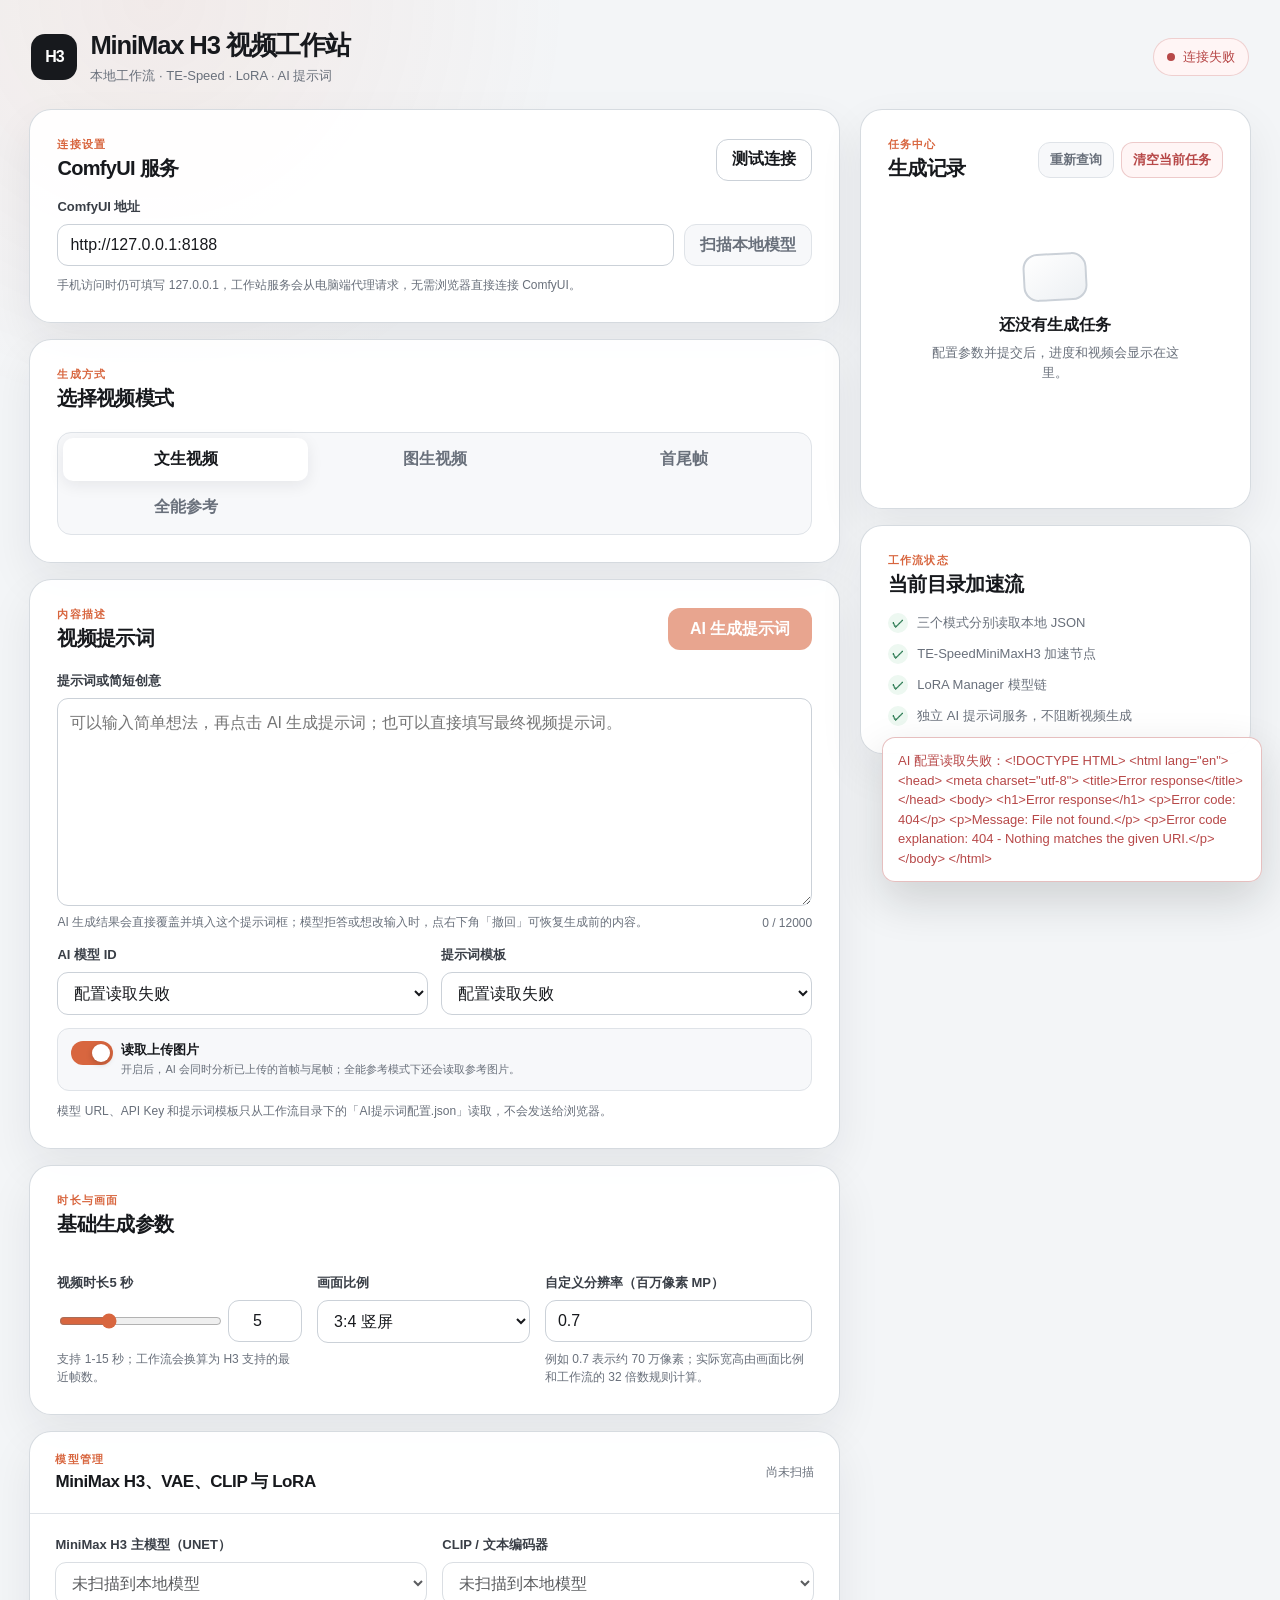
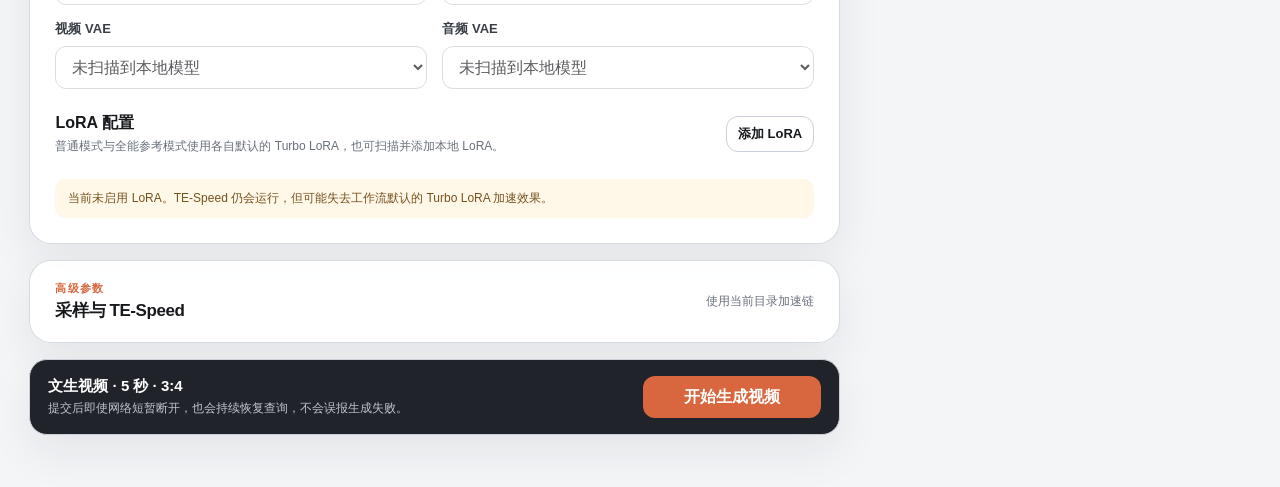
==== index.html @ 78b8fcd9 "新增：AI 提示词撤回按钮、文件拖拽上传；多项修复与改进 - AI 生成提示词后可一键撤回到生成前的输入，模型拒答不再丢失原稿 - 图片/视频/音频支持直接拖入页面上传，按当前模式自动归类 - 修复：" ====
<!doctype html>
<html lang="zh-CN">
<head>
  <meta charset="UTF-8">
  <meta name="viewport" content="width=device-width, initial-scale=1, viewport-fit=cover">
  <meta name="theme-color" content="#f6f7f9">
  <meta name="description" content="使用本地 ComfyUI 与当前目录加速工作流的 MiniMax H3 视频工作站">
  <link rel="icon" type="image/svg+xml" href="/favicon.svg">
  <link rel="stylesheet" href="/assets/workstation.css?v=20260829-1">
  <title>MiniMax H3 视频工作站</title>
</head>
<body>
  <div class="app-shell">
    <header class="topbar">
      <div class="brand-block">
        <div class="brand-mark" aria-hidden="true">H3</div>
        <div>
          <h1>MiniMax H3 视频工作站</h1>
          <p>本地工作流 · TE-Speed · LoRA · AI 提示词</p>
        </div>
      </div>
      <div class="connection-pill" id="connectionPill" data-state="idle">
        <span class="status-dot" aria-hidden="true"></span>
        <span id="connectionText">尚未测试连接</span>
      </div>
    </header>

    <main class="workspace">
      <section class="editor-column" aria-label="视频生成参数">
        <section class="panel connection-panel">
          <div class="section-heading compact-heading">
            <div>
              <span class="eyebrow">连接设置</span>
              <h2>ComfyUI 服务</h2>
            </div>
            <button class="button secondary" id="testConnectionButton" type="button">测试连接</button>
          </div>
          <div class="inline-form connection-form">
            <label class="field grow-field">
              <span>ComfyUI 地址</span>
              <input id="comfyUrl" type="url" value="http://127.0.0.1:8188" inputmode="url" autocomplete="url" placeholder="http://127.0.0.1:8188">
            </label>
            <button class="button ghost scan-button" id="scanModelsButton" type="button">扫描本地模型</button>
          </div>
          <p class="field-help">手机访问时仍可填写 127.0.0.1，工作站服务会从电脑端代理请求，无需浏览器直接连接 ComfyUI。</p>
        </section>

        <section class="panel mode-panel">
          <div class="section-heading">
            <div>
              <span class="eyebrow">生成方式</span>
              <h2>选择视频模式</h2>
            </div>
          </div>
          <div class="segmented-control" id="modeControl" role="tablist" aria-label="视频模式">
            <button type="button" class="segment active" data-mode="t2v" role="tab" aria-selected="true">文生视频</button>
            <button type="button" class="segment" data-mode="i2v" role="tab" aria-selected="false">图生视频</button>
            <button type="button" class="segment" data-mode="flf2v" role="tab" aria-selected="false">首尾帧</button>
            <button type="button" class="segment" data-mode="ref2va" role="tab" aria-selected="false">全能参考</button>
          </div>

          <div class="upload-grid hidden" id="imageUploadArea">
            <label class="upload-card" id="firstFrameCard">
              <input id="firstFrameInput" type="file" accept="image/png,image/jpeg,image/webp">
              <span class="upload-icon" aria-hidden="true">+</span>
              <strong>上传首帧</strong>
              <small>PNG / JPG / WebP</small>
              <img id="firstFramePreview" alt="首帧预览">
              <button class="remove-image" id="removeFirstFrame" type="button" aria-label="移除首帧">移除</button>
            </label>
            <label class="upload-card hidden" id="lastFrameCard">
              <input id="lastFrameInput" type="file" accept="image/png,image/jpeg,image/webp">
              <span class="upload-icon" aria-hidden="true">+</span>
              <strong>上传尾帧</strong>
              <small>用于首尾帧过渡</small>
              <img id="lastFramePreview" alt="尾帧预览">
              <button class="remove-image" id="removeLastFrame" type="button" aria-label="移除尾帧">移除</button>
            </label>
          </div>

          <div class="reference-upload-area hidden" id="referenceUploadArea">
            <div class="reference-heading">
              <div>
                <strong>参考素材（可选组合）</strong>
                <small>图片最多 9 张；视频最多 3 段；音频最多 3 段；全部参考素材合计最多 12 个。</small>
              </div>
              <span class="reference-limit">图片/视频至少一种 · 支持 9 图片 / 3 视频 / 3 音频 / 总数 12</span>
            </div>
            <div class="reference-input-grid">
              <label class="reference-picker"><input id="referenceImagesInput" type="file" accept="image/png,image/jpeg,image/webp" multiple><strong>添加图片</strong><small>单张 ≤ 30MB</small></label>
              <label class="reference-picker"><input id="referenceVideosInput" type="file" accept="video/mp4,video/webm,video/quicktime" multiple><strong>添加视频</strong><small>单段 ≤ 50MB</small></label>
              <label class="reference-picker"><input id="referenceAudiosInput" type="file" accept="audio/mpeg,audio/wav,audio/x-wav,audio/mp4" multiple><strong>添加音频</strong><small>单段 ≤ 15MB</small></label>
            </div>
            <div class="reference-file-list" id="referenceImagesList"></div>
            <div class="reference-file-list" id="referenceVideosList"></div>
            <div class="reference-file-list" id="referenceAudiosList"></div>
            <p class="field-help">每个素材都会显示小预览和移除按钮。浏览器无法读取特殊编码视频时仍会保留文件，并交由 ComfyUI 解析；音频不能单独提交。</p>
          </div>
        </section>

        <section class="panel prompt-panel">
          <div class="section-heading prompt-heading">
            <div>
              <span class="eyebrow">内容描述</span>
              <h2>视频提示词</h2>
            </div>
            <button class="button primary ai-generate-button" id="generateAiPromptButton" type="button">AI 生成提示词</button>
          </div>
          <label class="field">
            <span>提示词或简短创意</span>
            <textarea id="promptInput" rows="7" maxlength="12000" placeholder="可以输入简单想法，再点击 AI 生成提示词；也可以直接填写最终视频提示词。"></textarea>
            <span class="textarea-meta"><span>AI 生成结果会直接覆盖并填入这个提示词框；模型拒答或想改输入时，点右下角「撤回」可恢复生成前的内容。</span><span class="textarea-meta-right"><button class="prompt-undo-button hidden" id="promptUndoButton" type="button" title="撤回到 AI 生成前的提示词">↩ 撤回</button><span id="promptCount">0 / 12000</span></span></span>
          </label>
          <div class="ai-prompt-controls">
            <label class="field">
              <span>AI 模型 ID</span>
              <select id="aiModelSelect"><option value="">正在读取配置…</option></select>
            </label>
            <label class="field">
              <span>提示词模板</span>
              <select id="aiTemplateSelect"><option value="">正在读取配置…</option></select>
            </label>
            <label class="switch-control image-reading-switch">
              <input id="aiReadImages" type="checkbox" checked>
              <span class="switch-track" aria-hidden="true"></span>
              <span><strong>读取上传图片</strong><small>开启后，AI 会同时分析已上传的首帧与尾帧；全能参考模式下还会读取参考图片。</small></span>
            </label>
          </div>
          <p class="config-hint">模型 URL、API Key 和提示词模板只从工作流目录下的「AI提示词配置.json」读取，不会发送给浏览器。</p>
        </section>

        <section class="panel timing-panel">
          <div class="section-heading">
            <div>
              <span class="eyebrow">时长与画面</span>
              <h2>基础生成参数</h2>
            </div>
          </div>
          <div class="settings-grid three-columns">
            <label class="field duration-field">
              <span>视频时长 <strong id="durationValue">5 秒</strong></span>
              <input id="durationRange" type="range" min="1" max="15" step="1" value="5">
              <input id="durationNumber" type="number" min="1" max="15" step="1" value="5" inputmode="numeric" aria-label="视频时长秒数">
              <small>支持 1-15 秒；工作流会换算为 H3 支持的最近帧数。</small>
            </label>
            <label class="field">
              <span>画面比例</span>
              <select id="aspectRatio">
                <option value="1:1 (Square)">1:1 方形</option>
                <option value="2:3 (Portrait Photo)">2:3 竖屏</option>
                <option value="3:2 (Photo)">3:2 横屏</option>
                <option value="3:4 (Portrait Standard)" selected>3:4 竖屏</option>
                <option value="4:3 (Standard)">4:3 横屏</option>
                <option value="9:16 (Portrait Widescreen)">9:16 竖屏</option>
                <option value="16:9 (Widescreen)">16:9 横屏</option>
                <option value="21:9 (Ultrawide)">21:9 超宽屏</option>
              </select>
            </label>
            <label class="field">
              <span>自定义分辨率（百万像素 MP）</span>
              <input id="megapixels" type="number" min="0.1" max="8" step="0.05" value="0.7" inputmode="decimal">
              <small>例如 0.7 表示约 70 万像素；实际宽高由画面比例和工作流的 32 倍数规则计算。</small>
            </label>
          </div>
        </section>

        <details class="panel collapsible-panel" open>
          <summary>
            <span><span class="eyebrow">模型管理</span><strong>MiniMax H3、VAE、CLIP 与 LoRA</strong></span>
            <span class="summary-note" id="modelScanStatus">尚未扫描</span>
          </summary>
          <div class="details-content">
            <div class="settings-grid two-columns">
              <label class="field">
                <span>MiniMax H3 主模型（UNET）</span>
                <select id="unetModel"></select>
              </label>
              <label class="field">
                <span>CLIP / 文本编码器</span>
                <select id="clipModel"></select>
              </label>
              <label class="field">
                <span>视频 VAE</span>
                <select id="videoVae"></select>
              </label>
              <label class="field">
                <span>音频 VAE</span>
                <select id="audioVae"></select>
              </label>
            </div>

            <div class="subsection-heading">
              <div>
                <h3>LoRA 配置</h3>
                <p>普通模式与全能参考模式使用各自默认的 Turbo LoRA，也可扫描并添加本地 LoRA。</p>
              </div>
              <button class="button secondary small-button" id="addLoraButton" type="button">添加 LoRA</button>
            </div>
            <div class="lora-list" id="loraList"></div>
            <p class="empty-hint hidden" id="loraEmpty">当前未启用 LoRA。TE-Speed 仍会运行，但可能失去工作流默认的 Turbo LoRA 加速效果。</p>
          </div>
        </details>

        <details class="panel collapsible-panel">
          <summary>
            <span><span class="eyebrow">高级参数</span><strong>采样与 TE-Speed</strong></span>
            <span class="summary-note">使用当前目录加速链</span>
          </summary>
          <div class="details-content settings-grid three-columns">
            <label class="field">
              <span>采样步数</span>
              <input id="steps" type="number" min="1" max="50" value="8" inputmode="numeric">
            </label>
            <label class="field">
              <span>随机种子</span>
              <div class="input-with-button">
                <input id="seed" type="number" min="0" value="-1" inputmode="numeric">
                <button id="randomSeedButton" type="button" class="icon-button" title="生成随机种子">随机</button>
              </div>
            </label>
            <label class="field">
              <span>采样器</span>
              <input id="samplerName" type="text" value="res_multistep">
            </label>
            <label class="field">
              <span>TE-Speed 控制值</span>
              <input id="teControl" type="number" min="0" max="1" step="0.01" value="0.12">
            </label>
            <label class="field">
              <span>加速区间起点</span>
              <input id="tePercent1" type="number" min="0" max="1" step="0.05" value="0.1">
            </label>
            <label class="field">
              <span>加速区间终点</span>
              <input id="tePercent2" type="number" min="0" max="1" step="0.05" value="0.9">
            </label>
          </div>
        </details>

        <div class="generate-bar">
          <div>
            <strong id="generationSummary">文生视频 · 5 秒 · 3:4</strong>
            <span>提交后即使网络短暂断开，也会持续恢复查询，不会误报生成失败。</span>
          </div>
          <button class="button primary generate-button" id="generateButton" type="button">开始生成视频</button>
        </div>
      </section>

      <aside class="tasks-column" aria-label="生成任务">
        <section class="panel tasks-panel">
          <div class="section-heading compact-heading">
            <div>
              <span class="eyebrow">任务中心</span>
              <h2>生成记录</h2>
            </div>
            <div class="task-header-actions">
              <button class="button ghost small-button" id="refreshTasksButton" type="button">重新查询</button>
              <button class="button danger small-button" id="clearTasksButton" type="button">清空当前任务</button>
            </div>
          </div>
          <div class="task-list" id="taskList" aria-live="polite"></div>
          <div class="empty-state" id="taskEmpty">
            <div class="empty-visual" aria-hidden="true"></div>
            <strong>还没有生成任务</strong>
            <p>配置参数并提交后，进度和视频会显示在这里。</p>
          </div>
        </section>

        <section class="panel workflow-status-panel">
          <span class="eyebrow">工作流状态</span>
          <h2>当前目录加速流</h2>
          <ul class="status-list">
            <li><span class="check-mark">✓</span><span>三个模式分别读取本地 JSON</span></li>
            <li><span class="check-mark">✓</span><span>TE-SpeedMiniMaxH3 加速节点</span></li>
            <li><span class="check-mark">✓</span><span>LoRA Manager 模型链</span></li>
            <li><span class="check-mark">✓</span><span>独立 AI 提示词服务，不阻断视频生成</span></li>
          </ul>
        </section>
      </aside>
    </main>
  </div>

  <div class="toast-region" id="toastRegion" aria-live="polite"></div>
  <script type="module" src="/assets/workstation.js?v=20260829-5"></script>
</body>
</html>
---- assets/workstation.css ----
@font-face {
  font-family: "Workstation Sans";
  src: local("Microsoft YaHei UI"), local("Microsoft YaHei");
  font-display: swap;
}

:root {
  color-scheme: light;
  --bg: #f3f5f7;
  --surface: #ffffff;
  --surface-soft: #f7f8fa;
  --surface-strong: #eef1f4;
  --text: #17191d;
  --muted: #69707b;
  --subtle: #9299a4;
  --border: #dfe3e8;
  --border-strong: #cbd1d8;
  --accent: #d8663f;
  --accent-hover: #bd5433;
  --accent-soft: #fff1ea;
  --success: #2f7d55;
  --warning: #a26718;
  --danger: #b74848;
  --shadow: 0 18px 45px rgba(27, 31, 36, 0.07);
  --radius-lg: 22px;
  --radius-md: 15px;
  --radius-sm: 10px;
  font-family: "Workstation Sans", "Segoe UI", sans-serif;
}

* { box-sizing: border-box; }

html { background: var(--bg); }

body {
  margin: 0;
  min-width: 320px;
  min-height: 100dvh;
  background:
    radial-gradient(circle at 12% 0%, rgba(216, 102, 63, 0.08), transparent 26rem),
    var(--bg);
  color: var(--text);
  -webkit-font-smoothing: antialiased;
}

button, input, select, textarea { font: inherit; }
button, select { cursor: pointer; }
button:focus-visible, input:focus-visible, select:focus-visible, textarea:focus-visible, summary:focus-visible {
  outline: 3px solid rgba(216, 102, 63, 0.28);
  outline-offset: 2px;
}

.hidden { display: none !important; }

.app-shell {
  width: min(1520px, 100%);
  margin: 0 auto;
  padding: 18px clamp(14px, 2.3vw, 36px) 52px;
}

.topbar {
  display: flex;
  align-items: center;
  justify-content: space-between;
  gap: 20px;
  padding: 10px 2px 24px;
}

.brand-block { display: flex; align-items: center; gap: 13px; min-width: 0; }
.brand-mark {
  display: grid;
  place-items: center;
  width: 46px;
  height: 46px;
  flex: 0 0 auto;
  border-radius: 14px;
  color: white;
  background: var(--text);
  font-weight: 800;
  letter-spacing: -0.06em;
}
.brand-block h1 { margin: 0; font-size: clamp(20px, 2vw, 27px); letter-spacing: -0.045em; }
.brand-block p { margin: 4px 0 0; color: var(--muted); font-size: 13px; }

.connection-pill {
  display: inline-flex;
  align-items: center;
  gap: 8px;
  max-width: 320px;
  padding: 9px 13px;
  border: 1px solid var(--border);
  border-radius: 999px;
  background: rgba(255, 255, 255, 0.8);
  color: var(--muted);
  font-size: 13px;
  white-space: nowrap;
  overflow: hidden;
  text-overflow: ellipsis;
}
.status-dot { width: 8px; height: 8px; flex: 0 0 auto; border-radius: 50%; background: var(--subtle); }
.connection-pill[data-state="connected"] { color: var(--success); border-color: rgba(47,125,85,.25); background: #f0faf4; }
.connection-pill[data-state="connected"] .status-dot { background: var(--success); }
.connection-pill[data-state="error"] { color: var(--danger); border-color: rgba(183,72,72,.22); background: #fff5f5; }
.connection-pill[data-state="error"] .status-dot { background: var(--danger); }
.connection-pill[data-state="loading"] .status-dot { background: var(--warning); animation: breathe 1.2s ease-in-out infinite; }

.workspace {
  display: grid;
  grid-template-columns: minmax(0, 1.62fr) minmax(330px, 0.78fr);
  gap: 20px;
  align-items: start;
}
.editor-column, .tasks-column { display: grid; gap: 16px; min-width: 0; }
.tasks-column { position: sticky; top: 16px; }

.panel {
  border: 1px solid rgba(203, 209, 216, 0.78);
  border-radius: var(--radius-lg);
  background: rgba(255, 255, 255, 0.94);
  box-shadow: var(--shadow);
  padding: clamp(18px, 2.2vw, 27px);
}

.section-heading {
  display: flex;
  align-items: flex-start;
  justify-content: space-between;
  gap: 16px;
  margin-bottom: 20px;
}
.compact-heading { align-items: center; margin-bottom: 16px; }
.section-heading h2, .workflow-status-panel h2 { margin: 3px 0 0; font-size: 20px; letter-spacing: -0.035em; }
.eyebrow { display: block; color: var(--accent); font-size: 11px; font-weight: 800; letter-spacing: .1em; text-transform: uppercase; }

.button {
  min-height: 42px;
  border: 1px solid transparent;
  border-radius: 12px;
  padding: 9px 15px;
  font-weight: 750;
  transition: transform .16s ease, background-color .16s ease, border-color .16s ease;
}
.button:active { transform: scale(.98); }
.button:disabled { cursor: not-allowed; opacity: .58; }
.button.primary { background: var(--accent); color: white; }
.button.primary:hover { background: var(--accent-hover); }
.button.secondary { border-color: var(--border-strong); background: var(--surface); color: var(--text); }
.button.secondary:hover, .button.ghost:hover { background: var(--surface-strong); }
.button.ghost { border-color: var(--border); background: var(--surface-soft); color: var(--muted); }
.button.danger { border-color: rgba(183,72,72,.25); background: #fff5f5; color: var(--danger); }
.button.danger:hover { border-color: rgba(183,72,72,.42); background: #ffecec; }
.small-button { min-height: 36px; padding: 7px 11px; font-size: 13px; }

.inline-form { display: flex; gap: 10px; align-items: end; }
.grow-field { flex: 1 1 auto; }
.scan-button { flex: 0 0 auto; }

.field { display: grid; gap: 8px; min-width: 0; }
.field > span:first-child { color: #393e46; font-size: 13px; font-weight: 750; }
.field input:not([type="range"]), .field select, .field textarea {
  width: 100%;
  border: 1px solid var(--border-strong);
  border-radius: 11px;
  background: white;
  color: var(--text);
  padding: 11px 12px;
  transition: border-color .16s ease, background-color .16s ease;
}
.field input:hover, .field select:hover, .field textarea:hover { border-color: #aeb6c0; }
.field textarea { min-height: 150px; resize: vertical; line-height: 1.65; }
.field small, .field-help { color: var(--muted); font-size: 12px; line-height: 1.55; }
.field-help { margin: 10px 0 0; }
.textarea-meta { display: flex; justify-content: space-between; gap: 14px; color: var(--muted); font-size: 12px; }
.textarea-meta-right { display: inline-flex; flex: 0 0 auto; align-items: center; gap: 9px; }
.prompt-undo-button {
  min-height: 26px;
  border: 1px solid var(--border-strong);
  border-radius: 8px;
  padding: 3px 10px;
  background: var(--surface-soft);
  color: var(--muted);
  font-size: 12px;
  font-weight: 700;
  cursor: pointer;
  transition: background-color .16s ease, border-color .16s ease, color .16s ease;
}
.prompt-undo-button:hover { border-color: var(--accent); background: var(--accent-soft); color: var(--accent); }

.segmented-control {
  display: grid;
  grid-template-columns: repeat(3, 1fr);
  gap: 5px;
  padding: 5px;
  border: 1px solid var(--border);
  border-radius: 14px;
  background: var(--surface-soft);
}
.segment {
  min-height: 43px;
  border: 0;
  border-radius: 10px;
  background: transparent;
  color: var(--muted);
  font-weight: 750;
}
.segment.active { color: var(--text); background: white; box-shadow: 0 4px 16px rgba(27,31,36,.08); }

.upload-grid { display: grid; grid-template-columns: repeat(2, minmax(0, 1fr)); gap: 12px; margin-top: 14px; }
.upload-card {
  position: relative;
  display: grid;
  place-items: center;
  align-content: center;
  min-height: 190px;
  overflow: hidden;
  border: 1px dashed #b7bec7;
  border-radius: 16px;
  background: var(--surface-soft);
  color: var(--muted);
  cursor: pointer;
}
.upload-card:hover { border-color: var(--accent); background: var(--accent-soft); }
.upload-card input { position: absolute; width: 1px; height: 1px; opacity: 0; }
.upload-icon { display: grid; place-items: center; width: 36px; height: 36px; margin-bottom: 8px; border-radius: 50%; background: white; font-size: 24px; }
.upload-card strong { color: var(--text); }
.upload-card small { margin-top: 3px; }
.upload-card img { position: absolute; inset: 0; width: 100%; height: 100%; object-fit: cover; opacity: 0; pointer-events: none; }
.upload-card.has-image img { opacity: 1; }
.upload-card.has-image > span, .upload-card.has-image > strong, .upload-card.has-image > small { opacity: 0; }
.remove-image { display: none; position: absolute; right: 9px; top: 9px; z-index: 2; border: 0; border-radius: 9px; padding: 7px 9px; background: rgba(20,22,25,.72); color: white; }
.upload-card.has-image .remove-image { display: block; }

/* 拖拽上传：悬停高亮 + 页面级提示边框 */
.upload-card.drag-over,
.reference-picker.drag-over {
  border-color: var(--accent);
  border-style: solid;
  background: var(--accent-soft);
}
.reference-upload-area.drag-over { border-color: var(--accent); }
body.drag-over::after {
  content: "";
  position: fixed;
  inset: 6px;
  border: 3px dashed var(--accent);
  border-radius: 18px;
  pointer-events: none;
  z-index: 40;
}

.reference-upload-area { display: grid; gap: 12px; margin-top: 14px; padding: 14px; border: 1px solid var(--border); border-radius: 15px; background: var(--surface-soft); }
.reference-heading { display: flex; justify-content: space-between; gap: 12px; align-items: flex-start; }
.reference-heading strong, .reference-heading small { display: block; }
.reference-heading strong { color: var(--text); font-size: 14px; }
.reference-heading small { margin-top: 4px; color: var(--muted); font-size: 12px; line-height: 1.5; }
.reference-limit { flex: 0 0 auto; color: var(--warning); font-size: 11px; font-weight: 750; }
.reference-input-grid { display: grid; grid-template-columns: repeat(3, minmax(0, 1fr)); gap: 9px; }
.reference-picker { display: grid; gap: 4px; min-height: 70px; align-content: center; padding: 10px; border: 1px dashed var(--border-strong); border-radius: 11px; background: white; cursor: pointer; }
.reference-picker:hover { border-color: var(--accent); background: var(--accent-soft); }
.reference-picker input { position: absolute; width: 1px; height: 1px; opacity: 0; }
.reference-picker strong { font-size: 12px; }
.reference-picker small { color: var(--muted); font-size: 11px; }
.reference-file-list { display: grid; gap: 7px; }
.reference-file-item { display: grid; grid-template-columns: 64px minmax(0, 1fr) auto; gap: 9px; align-items: center; min-width: 0; padding: 7px; border-radius: 9px; background: white; color: var(--muted); font-size: 11px; }
.reference-preview { display: grid; place-items: center; width: 64px; height: 48px; overflow: hidden; border-radius: 6px; background: #edf0f3; }
.reference-preview img, .reference-preview video { display: block; width: 100%; height: 100%; object-fit: cover; }
.reference-preview audio { width: 58px; height: 30px; }

/* 桌面端统一参数标题行高度，避免长标题换行后把输入控件推低。 */
@media (min-width: 769px) {
  .timing-panel .three-columns { align-items: start; grid-template-columns: 1.08fr .94fr 1.18fr; }
  .timing-panel .three-columns > .field > span:first-child { display: flex; align-items: flex-end; min-height: 34px; }
  .timing-panel .three-columns > .field { align-content: start; }
  .timing-panel .duration-field > span:first-child { grid-column: 1 / -1; }
  .timing-panel .duration-field input[type="range"], .timing-panel .duration-field input[type="number"] { align-self: center; }
}
.reference-file-info { display: grid; min-width: 0; gap: 3px; }
.reference-file-info strong { overflow: hidden; color: var(--text); font-size: 11px; text-overflow: ellipsis; white-space: nowrap; }
.reference-file-info small { color: var(--subtle); font-size: 10px; }
.reference-remove-button { border: 1px solid var(--border); border-radius: 7px; padding: 5px 7px; background: white; color: var(--danger); font-size: 11px; cursor: pointer; }
.reference-remove-button:hover { border-color: var(--danger); background: #fff5f4; }

.prompt-heading { align-items: center; }
.ai-generate-button { min-width: 144px; }
.ai-prompt-controls {
  display: grid;
  grid-template-columns: repeat(2, minmax(0, 1fr));
  gap: 13px;
  margin-top: 15px;
}
.switch-control { display: inline-flex; align-items: center; gap: 8px; color: var(--muted); font-size: 13px; font-weight: 750; cursor: pointer; }
.switch-control input { position: absolute; opacity: 0; pointer-events: none; }
.switch-track { position: relative; width: 42px; height: 24px; flex: 0 0 auto; border-radius: 999px; background: #cdd2d9; transition: background .18s ease; }
.switch-track::after { content: ""; position: absolute; width: 18px; height: 18px; left: 3px; top: 3px; border-radius: 50%; background: white; box-shadow: 0 2px 6px rgba(0,0,0,.2); transition: transform .18s ease; }
.switch-control input:checked + .switch-track { background: var(--accent); }
.switch-control input:checked + .switch-track::after { transform: translateX(18px); }
.image-reading-switch {
  grid-column: 1 / -1;
  align-items: flex-start;
  padding: 12px 13px;
  border: 1px solid var(--border);
  border-radius: 12px;
  background: var(--surface-soft);
}
.image-reading-switch > span:last-child { display: grid; gap: 3px; }
.image-reading-switch strong { color: var(--text); font-size: 13px; }
.image-reading-switch small { color: var(--muted); font-size: 11px; font-weight: 500; line-height: 1.45; }
.config-hint { margin: 11px 0 0; color: var(--muted); font-size: 12px; line-height: 1.55; }

.settings-grid { display: grid; gap: 15px; }
.two-columns { grid-template-columns: repeat(2, minmax(0, 1fr)); }
.three-columns { grid-template-columns: repeat(3, minmax(0, 1fr)); }
.duration-field { grid-column: span 1; grid-template-columns: minmax(0, 1fr) 74px; align-items: center; }
.duration-field > span, .duration-field > small { grid-column: 1 / -1; }
.duration-field input[type="range"] { accent-color: var(--accent); width: 100%; }
.duration-field input[type="number"] { text-align: center; }

.collapsible-panel { padding: 0; overflow: hidden; }
.collapsible-panel summary {
  display: flex;
  align-items: center;
  justify-content: space-between;
  gap: 15px;
  padding: 20px 25px;
  cursor: pointer;
  list-style: none;
}
.collapsible-panel summary::-webkit-details-marker { display: none; }
.collapsible-panel summary strong { display: block; margin-top: 3px; font-size: 17px; letter-spacing: -.025em; }
.summary-note { color: var(--muted); font-size: 12px; }
.details-content { padding: 2px 25px 25px; border-top: 1px solid var(--border); }
.details-content > .settings-grid:first-child { margin-top: 20px; }

.subsection-heading { display: flex; align-items: center; justify-content: space-between; gap: 14px; margin: 24px 0 12px; }
.subsection-heading h3 { margin: 0; font-size: 16px; }
.subsection-heading p { margin: 4px 0 0; color: var(--muted); font-size: 12px; }
.lora-list { display: grid; gap: 9px; }
.lora-row {
  display: grid;
  grid-template-columns: 30px minmax(150px, 1fr) minmax(200px, .9fr) 38px;
  gap: 9px;
  align-items: center;
  padding: 10px;
  border: 1px solid var(--border);
  border-radius: 13px;
  background: var(--surface-soft);
}
.lora-row input[type="checkbox"] { width: 18px; height: 18px; accent-color: var(--accent); }
.lora-row select, .lora-row input[type="number"] { min-width: 0; width: 100%; border: 1px solid var(--border-strong); border-radius: 9px; background: white; padding: 8px; }
.lora-strength { display: grid; gap: 4px; min-width: 0; }
.lora-strength > span { font-size: 10px; color: var(--muted); }
.lora-strength-controls { display: grid; grid-template-columns: minmax(0, 1fr) 58px; gap: 8px; align-items: center; }
.lora-strength input[type="range"] { width: 100%; margin: 0; accent-color: var(--accent); }
.lora-strength input[type="number"] { padding: 7px 6px; text-align: center; }
.remove-lora { width: 34px; height: 34px; border: 0; border-radius: 9px; background: #fff0f0; color: var(--danger); font-weight: 800; }
.empty-hint { margin: 12px 0 0; padding: 11px 13px; border-radius: 10px; background: #fff8e8; color: #76511e; font-size: 12px; }

.input-with-button { display: grid; grid-template-columns: minmax(0, 1fr) auto; gap: 7px; }
.icon-button { border: 1px solid var(--border); border-radius: 10px; background: var(--surface-soft); padding: 0 10px; color: var(--muted); }

.generate-bar {
  display: flex;
  align-items: center;
  justify-content: space-between;
  gap: 18px;
  padding: 16px 18px;
  border: 1px solid var(--border-strong);
  border-radius: 18px;
  background: #202329;
  color: white;
  box-shadow: var(--shadow);
}
.generate-bar strong, .generate-bar span { display: block; }
.generate-bar strong { font-size: 15px; }
.generate-bar span { margin-top: 4px; color: #bfc5cd; font-size: 12px; }
.generate-button { min-width: 178px; }

.tasks-panel { min-height: 400px; }
.task-header-actions { display: flex; flex-wrap: wrap; justify-content: flex-end; gap: 7px; }
.task-list { display: grid; gap: 11px; }
.task-card { overflow: hidden; border: 1px solid var(--border); border-radius: 16px; background: var(--surface-soft); }
.task-card video { display: block; width: 100%; max-height: 360px; background: #1c1e22; }
.task-content { padding: 14px; }
.task-title-line { display: flex; justify-content: space-between; gap: 12px; align-items: flex-start; }
.task-title-line strong { font-size: 14px; }
.task-time { color: var(--subtle); font-size: 11px; white-space: nowrap; }
.task-meta { display: flex; align-items: center; flex-wrap: wrap; gap: 10px; margin-top: 8px; }
.task-status { display: inline-flex; align-items: center; gap: 6px; font-size: 12px; font-weight: 750; color: var(--muted); }
.task-status::before { content: ""; width: 7px; height: 7px; border-radius: 50%; background: currentColor; }
.task-elapsed { color: var(--subtle); font-size: 12px; white-space: nowrap; }
.task-status[data-status="success"] { color: var(--success); }
.task-status[data-status="failed"] { color: var(--danger); }
.task-status[data-status="recovering"] { color: var(--warning); }
.task-status[data-status="queued"], .task-status[data-status="running"] { color: #4d6ea6; }
.task-message { margin: 9px 0 0; color: var(--muted); font-size: 12px; line-height: 1.55; word-break: break-word; }
.task-actions { display: flex; flex-wrap: wrap; gap: 7px; margin-top: 11px; }
.task-actions a, .task-actions button { border: 1px solid var(--border); border-radius: 9px; background: white; color: var(--text); padding: 7px 9px; text-decoration: none; font-size: 12px; font-weight: 700; }
.progress-track { height: 5px; background: #e2e6eb; overflow: hidden; }
.progress-track span { display: block; height: 100%; width: 0; background: var(--accent); transition: width .35s ease; }
.progress-track.indeterminate span { width: 42%; animation: progress-move 1.4s ease-in-out infinite alternate; }

.empty-state { display: grid; place-items: center; padding: 55px 20px; text-align: center; color: var(--muted); }
.empty-state strong { margin-top: 14px; color: var(--text); }
.empty-state p { max-width: 250px; margin: 7px 0 0; font-size: 13px; line-height: 1.55; }
.empty-visual { width: 64px; height: 48px; border: 2px solid var(--border-strong); border-radius: 15px; background: linear-gradient(145deg, white, #edf0f3); transform: rotate(-3deg); }

.workflow-status-panel h2 { margin-bottom: 15px; }
.status-list { display: grid; gap: 11px; margin: 0; padding: 0; list-style: none; color: var(--muted); font-size: 13px; }
.status-list li { display: flex; align-items: center; gap: 9px; }
.check-mark { display: grid; place-items: center; width: 20px; height: 20px; border-radius: 50%; background: #edf8f1; color: var(--success); font-size: 12px; font-weight: 900; }

.toast-region { position: fixed; z-index: 50; right: 18px; bottom: 18px; display: grid; gap: 9px; width: min(380px, calc(100vw - 28px)); pointer-events: none; }
.toast { padding: 13px 15px; border: 1px solid var(--border-strong); border-radius: 13px; background: rgba(255,255,255,.96); box-shadow: 0 18px 45px rgba(20,22,25,.16); color: var(--text); font-size: 13px; line-height: 1.5; animation: toast-in .2s ease both; }
.toast.error { border-color: rgba(183,72,72,.35); color: var(--danger); }
.toast.success { border-color: rgba(47,125,85,.32); color: var(--success); }

@keyframes breathe { 50% { opacity: .35; transform: scale(.8); } }
@keyframes progress-move { from { transform: translateX(-20%); } to { transform: translateX(155%); } }
@keyframes toast-in { from { opacity: 0; transform: translateY(8px); } }

@media (max-width: 1050px) {
  .workspace { grid-template-columns: minmax(0, 1fr); }
  .tasks-column { position: static; grid-template-columns: minmax(0, 1.4fr) minmax(280px, .6fr); }
}

@media (max-width: 760px) {
  .app-shell { padding: 10px 10px 110px; }
  .topbar { align-items: flex-start; padding: 5px 4px 14px; }
  .brand-mark { width: 40px; height: 40px; border-radius: 12px; }
  .brand-block p { display: none; }
  .connection-pill { max-width: 42vw; padding: 8px 10px; }
  .workspace, .editor-column, .tasks-column { gap: 10px; }
  .tasks-column { grid-template-columns: 1fr; }
  .panel { border-radius: 17px; padding: 17px 15px; box-shadow: 0 10px 28px rgba(27,31,36,.055); }
  .section-heading { margin-bottom: 15px; }
  .section-heading h2, .workflow-status-panel h2 { font-size: 18px; }
  .tasks-panel .compact-heading { align-items: flex-start; }
  .task-header-actions { max-width: 62%; }
  .connection-form { display: grid; grid-template-columns: 1fr 1fr; }
  .connection-form .grow-field { grid-column: 1 / -1; }
  #testConnectionButton { min-width: 112px; }
  .segmented-control { gap: 3px; padding: 4px; }
  .segment { padding: 8px 4px; font-size: 13px; }
  .upload-grid { grid-template-columns: 1fr; }
  .upload-card { min-height: 210px; }
  .reference-input-grid { grid-template-columns: 1fr; }
  .reference-heading { display: grid; }
  .reference-file-item { grid-template-columns: 56px minmax(0, 1fr) auto; }
  .reference-preview { width: 56px; height: 44px; }
  .prompt-heading { align-items: flex-start; }
  .ai-generate-button { min-width: 128px; }
  .ai-prompt-controls { grid-template-columns: 1fr; }
  .image-reading-switch { grid-column: auto; }
  .textarea-meta { align-items: flex-end; }
  .textarea-meta span:first-child { max-width: 70%; }
  .settings-grid.two-columns, .settings-grid.three-columns { grid-template-columns: 1fr; }
  .collapsible-panel summary { padding: 17px 15px; }
  .summary-note { max-width: 42%; text-align: right; }
  .details-content { padding: 2px 15px 17px; }
  .lora-row { grid-template-columns: 26px minmax(0, 1fr) 36px; }
  .lora-strength { grid-column: 1 / -1; }
  .lora-row .remove-lora { grid-column: 3; grid-row: 1; }
  .lora-strength-controls { grid-template-columns: minmax(0, 1fr) 64px; }
  .generate-bar {
    position: fixed;
    z-index: 20;
    left: 10px;
    right: 10px;
    bottom: calc(10px + env(safe-area-inset-bottom));
    padding: 10px;
    border-radius: 15px;
    box-shadow: 0 16px 40px rgba(22,24,28,.25);
  }
  .generate-bar > div { display: none; }
  .generate-button { width: 100%; min-height: 50px; }
  .tasks-panel { min-height: 280px; }
  .task-card video { max-height: 70dvh; }
  .workflow-status-panel { display: none; }
  .toast-region { right: 14px; bottom: calc(80px + env(safe-area-inset-bottom)); }
}

@media (max-width: 430px) {
  .brand-block h1 { font-size: 17px; }
  .connection-pill { max-width: 39vw; font-size: 11px; }
  .connection-panel .compact-heading { align-items: flex-start; }
  .button { padding-inline: 12px; }
}

@media (prefers-reduced-motion: reduce) {
  *, *::before, *::after { scroll-behavior: auto !important; animation-duration: .01ms !important; animation-iteration-count: 1 !important; transition-duration: .01ms !important; }
}
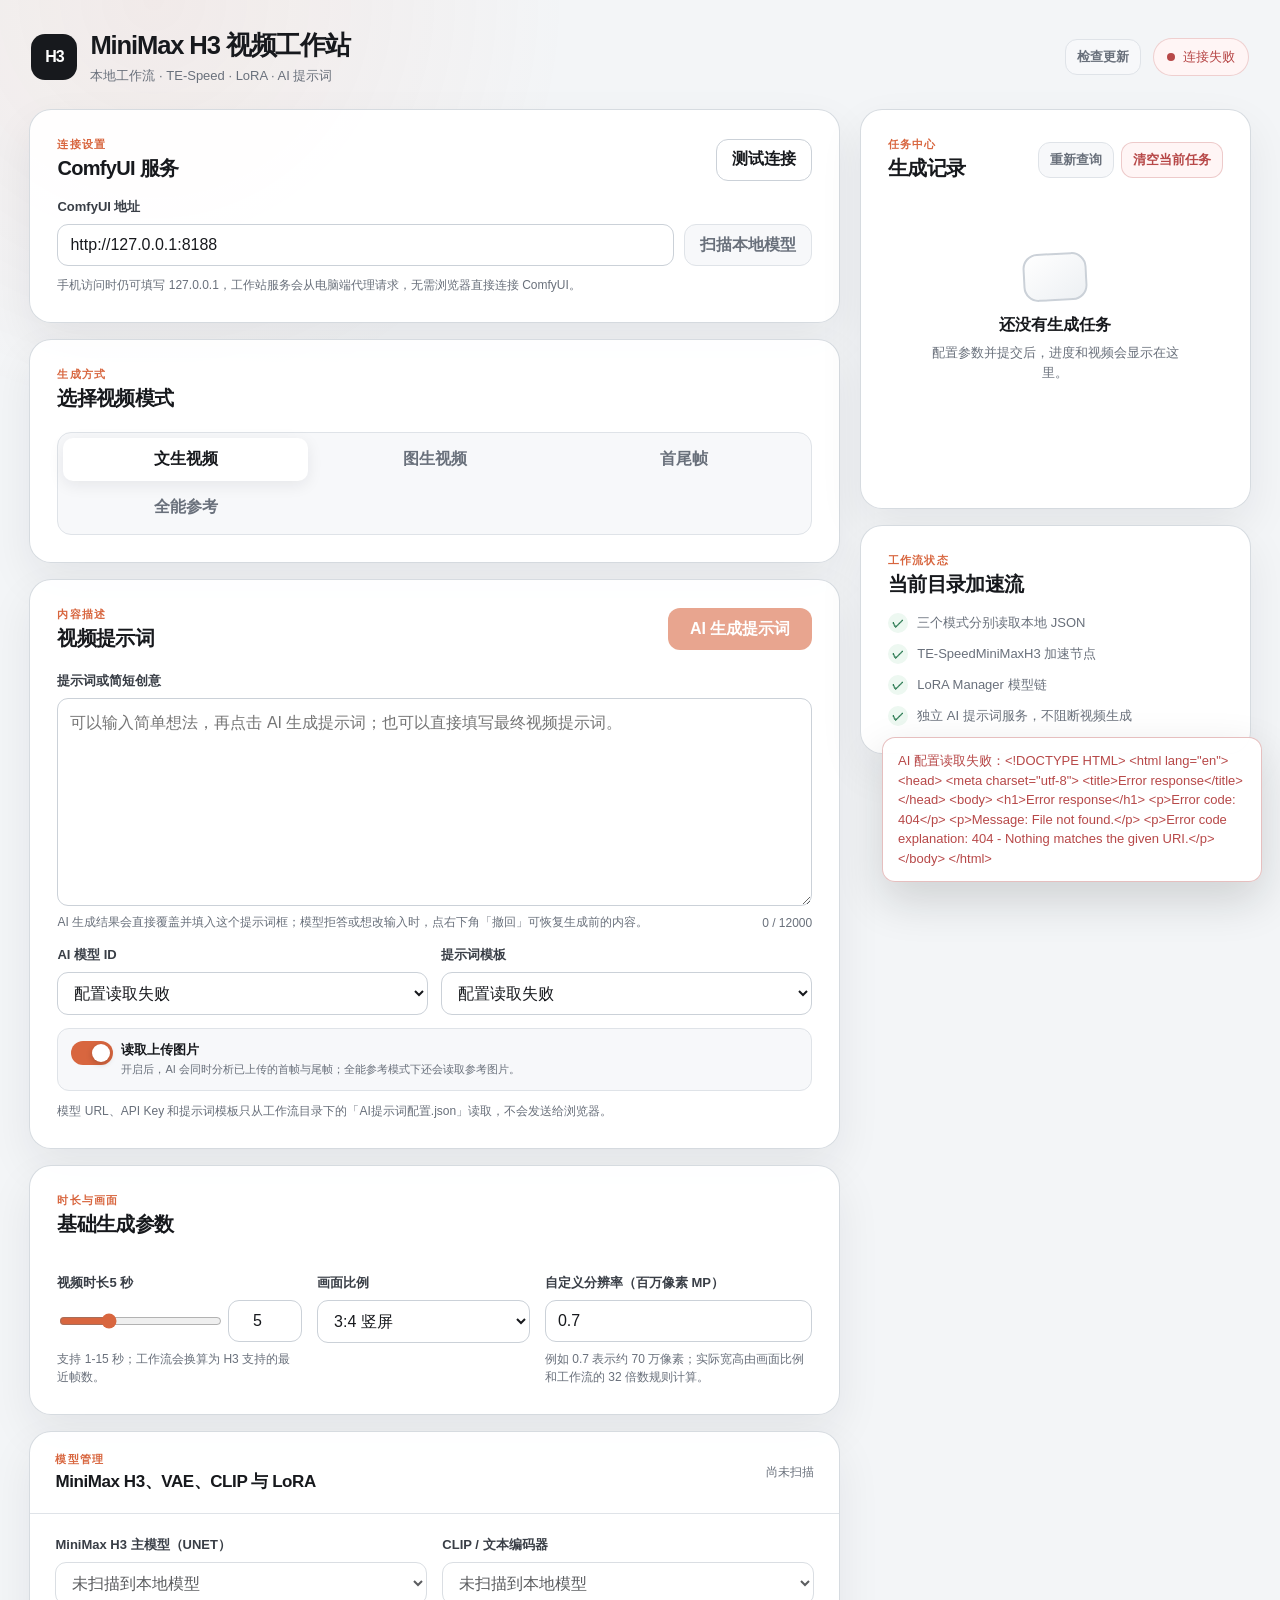
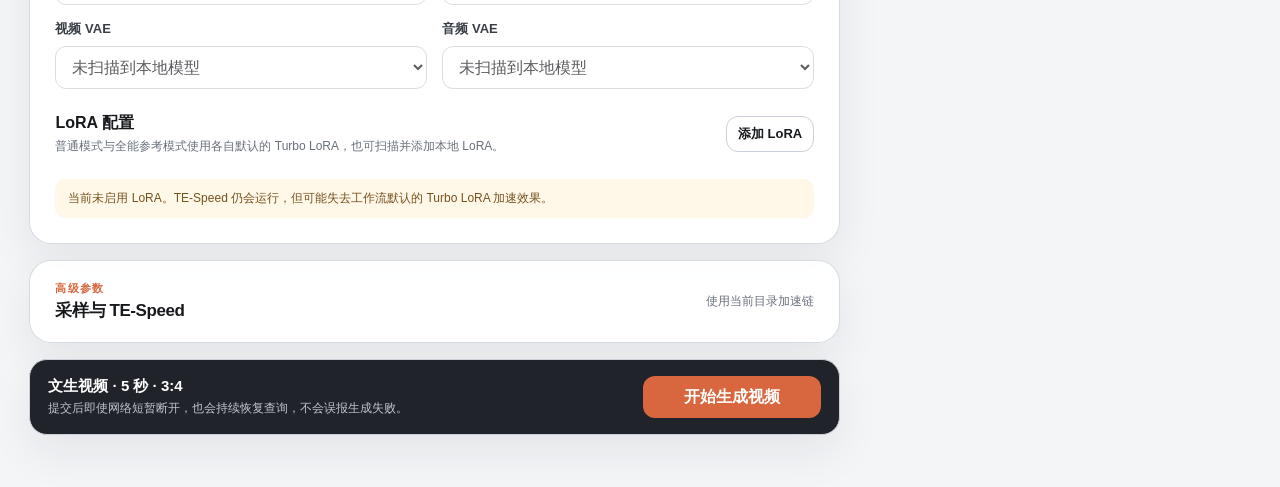
==== commit f58a840b: "新增：GitHub 更新检测与一键更新；显存清理开关 - 页面自动检测本仓库 main 分支最新提交，发现新版本弹出横幅，可一键下载替换并自动重启服务 - 更新配置.json 记录仓库地址与当前版本；" ====
--- a/index.html
+++ b/index.html
@@ -6,7 +6,7 @@
   <meta name="theme-color" content="#f6f7f9">
   <meta name="description" content="使用本地 ComfyUI 与当前目录加速工作流的 MiniMax H3 视频工作站">
   <link rel="icon" type="image/svg+xml" href="/favicon.svg">
-  <link rel="stylesheet" href="/assets/workstation.css?v=20260829-1">
+  <link rel="stylesheet" href="/assets/workstation.css?v=20260902-2">
   <title>MiniMax H3 视频工作站</title>
 </head>
 <body>
@@ -19,11 +19,27 @@
           <p>本地工作流 · TE-Speed · LoRA · AI 提示词</p>
         </div>
       </div>
-      <div class="connection-pill" id="connectionPill" data-state="idle">
-        <span class="status-dot" aria-hidden="true"></span>
-        <span id="connectionText">尚未测试连接</span>
+      <div class="topbar-actions">
+        <button class="button ghost small-button" id="checkUpdateButton" type="button" title="检查 GitHub 仓库上有没有新版本">检查更新</button>
+        <div class="connection-pill" id="connectionPill" data-state="idle">
+          <span class="status-dot" aria-hidden="true"></span>
+          <span id="connectionText">尚未测试连接</span>
+        </div>
       </div>
     </header>
+
+    <section class="update-banner hidden" id="updateBanner" data-state="idle" role="alert">
+      <span class="update-icon" aria-hidden="true">⟳</span>
+      <div class="update-text">
+        <strong id="updateTitle">发现新版本</strong>
+        <small id="updateDetail"></small>
+      </div>
+      <div class="update-actions">
+        <button class="button primary small-button" id="applyUpdateButton" type="button">一键更新</button>
+        <a class="button ghost small-button" id="updateCommitLink" href="https://github.com/Bigesila-B/MiniMax-H3-Workstation-UI/commits/main" target="_blank" rel="noopener">查看变更</a>
+        <button class="button ghost small-button" id="dismissUpdateButton" type="button">稍后</button>
+      </div>
+    </section>
 
     <main class="workspace">
       <section class="editor-column" aria-label="视频生成参数">
@@ -234,6 +250,14 @@
               <span>加速区间终点</span>
               <input id="tePercent2" type="number" min="0" max="1" step="0.05" value="0.9">
             </label>
+            <label class="switch-control vram-clean-switch">
+              <input id="cleanVram" type="checkbox" checked>
+              <span class="switch-track" aria-hidden="true"></span>
+              <span>
+                <strong>生成后自动清理显存</strong>
+                <small>每个视频合成后执行一次「清理显存占用」（easy cleanGpuUsed），释放 GPU 缓存。关闭后连续生成不再清理，速度可能略快，但显存占用会持续增长。</small>
+              </span>
+            </label>
           </div>
         </details>
 
@@ -281,6 +305,6 @@
   </div>
 
   <div class="toast-region" id="toastRegion" aria-live="polite"></div>
-  <script type="module" src="/assets/workstation.js?v=20260829-5"></script>
+  <script type="module" src="/assets/workstation.js?v=20260902-2"></script>
 </body>
 </html>
--- a/assets/workstation.css
+++ b/assets/workstation.css
@@ -104,6 +104,38 @@
 .connection-pill[data-state="error"] .status-dot { background: var(--danger); }
 .connection-pill[data-state="loading"] .status-dot { background: var(--warning); animation: breathe 1.2s ease-in-out infinite; }
 
+.topbar-actions { display: flex; align-items: center; gap: 12px; }
+
+.update-banner {
+  display: flex;
+  flex-wrap: wrap;
+  align-items: center;
+  gap: 13px;
+  margin: 0 0 18px;
+  padding: 13px 16px;
+  border: 1px solid rgba(216, 102, 63, 0.32);
+  border-radius: var(--radius-md);
+  background: var(--accent-soft);
+  box-shadow: var(--shadow);
+}
+.update-icon {
+  display: grid;
+  place-items: center;
+  width: 36px;
+  height: 36px;
+  flex: 0 0 auto;
+  border-radius: 11px;
+  background: var(--accent);
+  color: white;
+  font-size: 19px;
+  font-weight: 800;
+}
+.update-banner[data-state="updating"] .update-icon { animation: breathe 1.2s ease-in-out infinite; }
+.update-text { flex: 1; min-width: 220px; }
+.update-text strong { display: block; font-size: 15px; letter-spacing: -0.02em; }
+.update-text small { display: block; margin-top: 3px; color: var(--muted); font-size: 12.5px; line-height: 1.45; }
+.update-actions { display: flex; gap: 8px; flex: 0 0 auto; }
+
 .workspace {
   display: grid;
   grid-template-columns: minmax(0, 1.62fr) minmax(330px, 0.78fr);
@@ -305,6 +337,17 @@
 .image-reading-switch > span:last-child { display: grid; gap: 3px; }
 .image-reading-switch strong { color: var(--text); font-size: 13px; }
 .image-reading-switch small { color: var(--muted); font-size: 11px; font-weight: 500; line-height: 1.45; }
+.vram-clean-switch {
+  grid-column: 1 / -1;
+  align-items: flex-start;
+  padding: 12px 13px;
+  border: 1px solid var(--border);
+  border-radius: 12px;
+  background: var(--surface-soft);
+}
+.vram-clean-switch > span:last-child { display: grid; gap: 3px; }
+.vram-clean-switch strong { color: var(--text); font-size: 13px; }
+.vram-clean-switch small { color: var(--muted); font-size: 11px; font-weight: 500; line-height: 1.45; }
 .config-hint { margin: 11px 0 0; color: var(--muted); font-size: 12px; line-height: 1.55; }
 
 .settings-grid { display: grid; gap: 15px; }
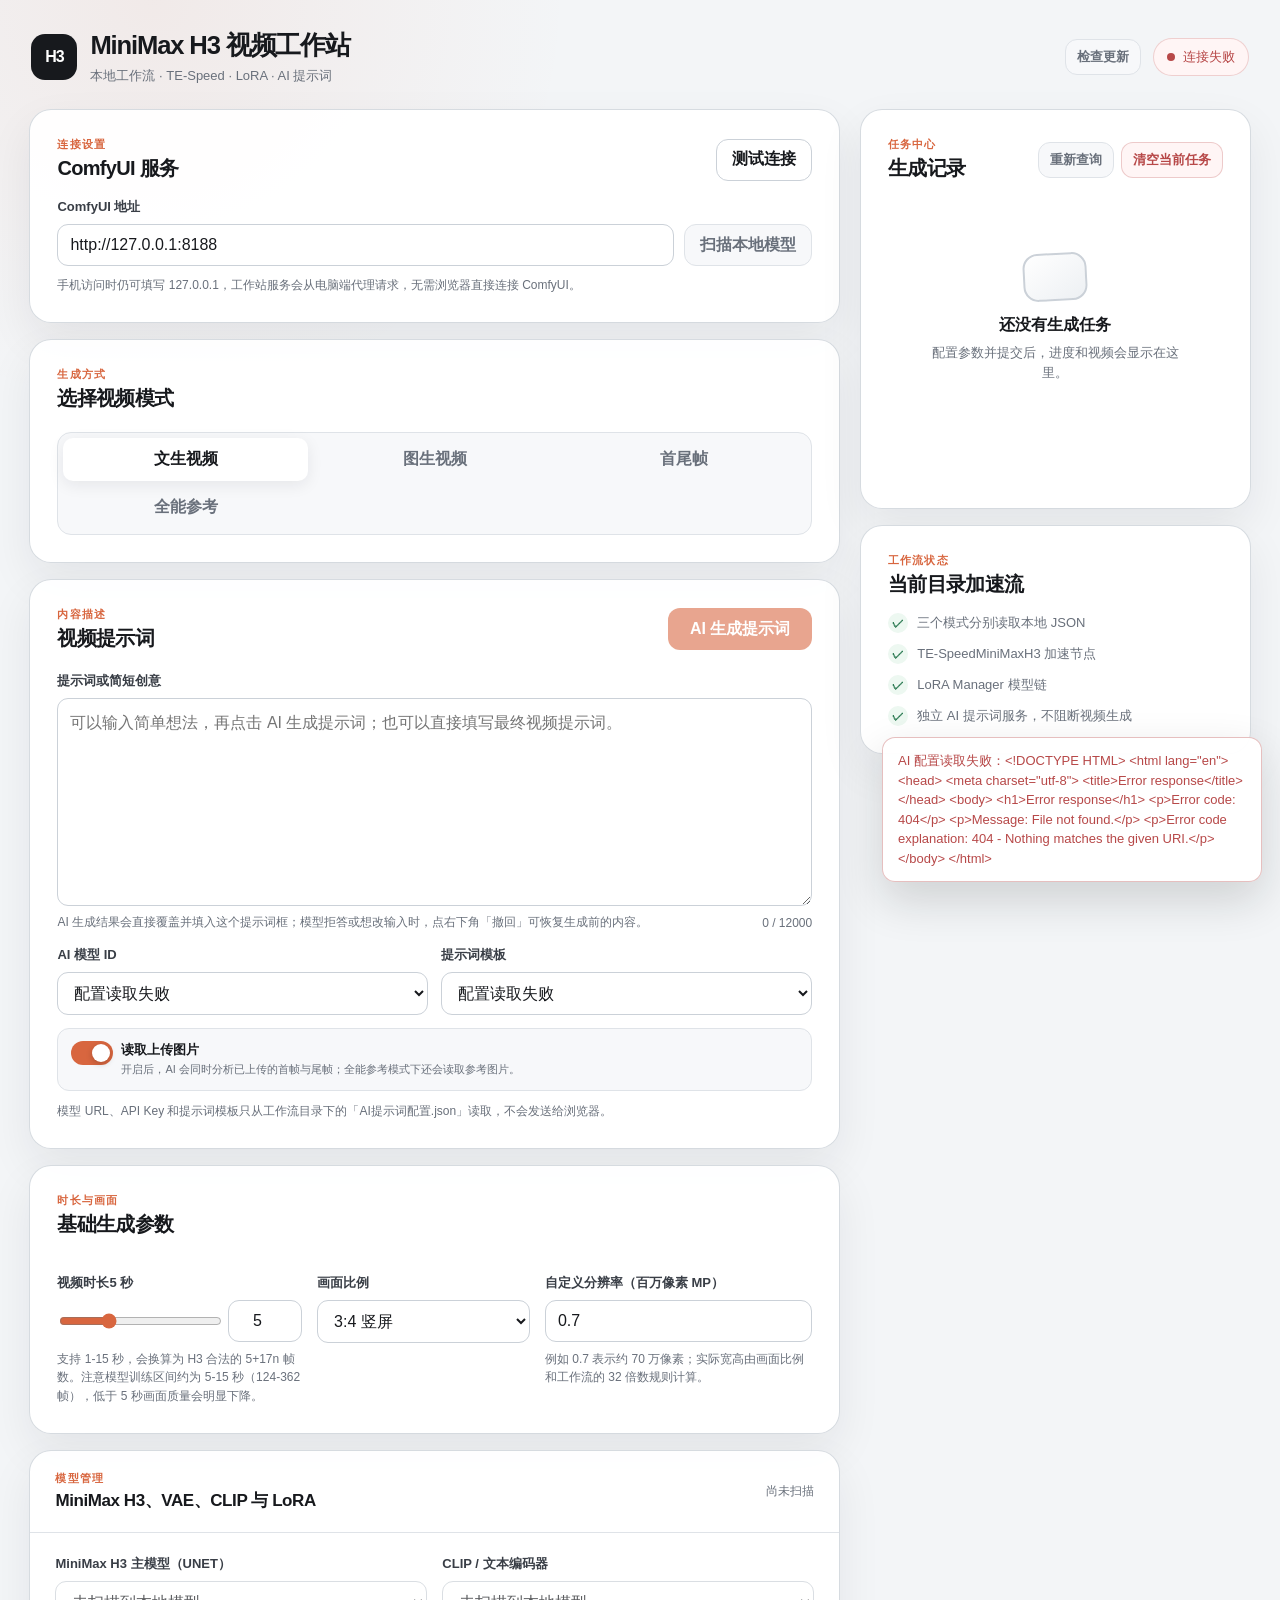
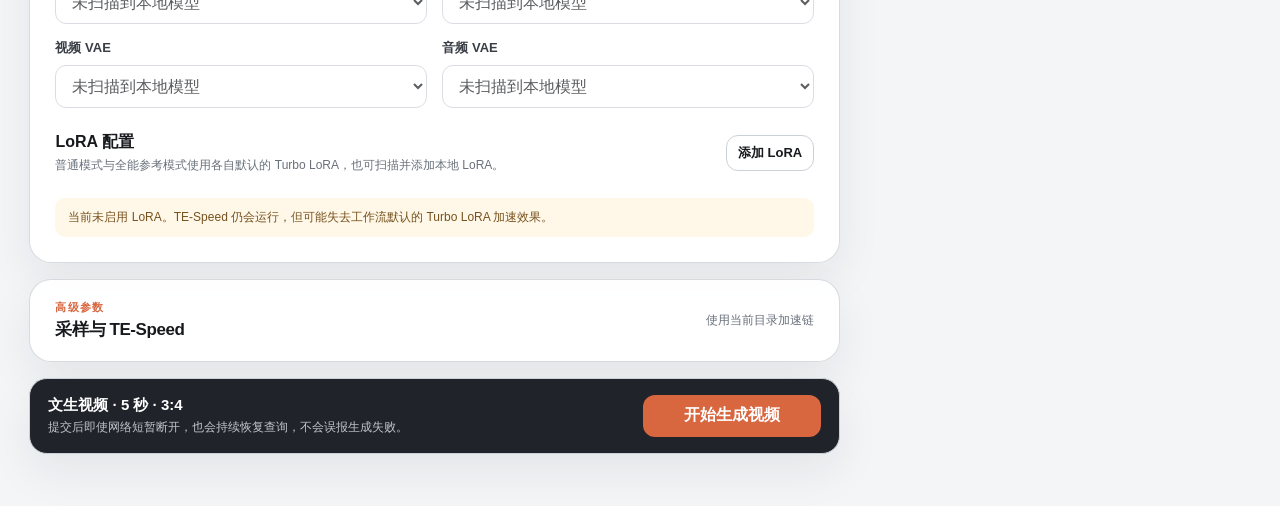
==== commit 031bf481: "修复：仅大小写不同的重复节点名致全线 500（JSON 解析改 JavaScriptSerializer 优先+文本扫描回退）；[Math]::Min/Max 函数作用域截断 double 致颗粒度 " ====
--- a/index.html
+++ b/index.html
@@ -6,7 +6,7 @@
   <meta name="theme-color" content="#f6f7f9">
   <meta name="description" content="使用本地 ComfyUI 与当前目录加速工作流的 MiniMax H3 视频工作站">
   <link rel="icon" type="image/svg+xml" href="/favicon.svg">
-  <link rel="stylesheet" href="/assets/workstation.css?v=20260902-2">
+  <link rel="stylesheet" href="/assets/workstation.css?v=20260912-3">
   <title>MiniMax H3 视频工作站</title>
 </head>
 <body>
@@ -58,6 +58,7 @@
             </label>
             <button class="button ghost scan-button" id="scanModelsButton" type="button">扫描本地模型</button>
           </div>
+          <p class="config-hint hidden" id="connectionHint"></p>
           <p class="field-help">手机访问时仍可填写 127.0.0.1，工作站服务会从电脑端代理请求，无需浏览器直接连接 ComfyUI。</p>
         </section>
 
@@ -142,7 +143,7 @@
               <span><strong>读取上传图片</strong><small>开启后，AI 会同时分析已上传的首帧与尾帧；全能参考模式下还会读取参考图片。</small></span>
             </label>
           </div>
-          <p class="config-hint">模型 URL、API Key 和提示词模板只从工作流目录下的「AI提示词配置.json」读取，不会发送给浏览器。</p>
+          <p class="config-hint" id="aiPromptHint">模型 URL、API Key 和提示词模板只从工作流目录下的「AI提示词配置.json」读取，不会发送给浏览器。</p>
         </section>
 
         <section class="panel timing-panel">
@@ -157,7 +158,7 @@
               <span>视频时长 <strong id="durationValue">5 秒</strong></span>
               <input id="durationRange" type="range" min="1" max="15" step="1" value="5">
               <input id="durationNumber" type="number" min="1" max="15" step="1" value="5" inputmode="numeric" aria-label="视频时长秒数">
-              <small>支持 1-15 秒；工作流会换算为 H3 支持的最近帧数。</small>
+              <small>支持 1-15 秒，会换算为 H3 合法的 5+17n 帧数。注意模型训练区间约为 5-15 秒（124-362 帧），低于 5 秒画面质量会明显下降。</small>
             </label>
             <label class="field">
               <span>画面比例</span>
@@ -236,7 +237,11 @@
             </label>
             <label class="field">
               <span>采样器</span>
-              <input id="samplerName" type="text" value="res_multistep">
+              <!-- list 指向 scanModels 扫描后动态填充的 datalist：
+                   下拉里是可选项（来自本机 ComfyUI 的真实采样器列表），但仍允许手动输入，
+                   输入不在列表中的名字会在提交时被 ComfyUI 校验拒绝。 -->
+              <input id="samplerName" type="text" value="res_multistep" list="samplerNameOptions" autocomplete="off">
+              <datalist id="samplerNameOptions"></datalist>
             </label>
             <label class="field">
               <span>TE-Speed 控制值</span>
@@ -249,15 +254,38 @@
             <label class="field">
               <span>加速区间终点</span>
               <input id="tePercent2" type="number" min="0" max="1" step="0.05" value="0.9">
+            </label>
+            <label class="field">
+              <span>RTX 放大倍数</span>
+              <select id="rtxUpscaleScale">
+                <option value="1">1 倍（仅画质增强）</option>
+                <option value="2" selected>2 倍</option>
+                <option value="3">3 倍</option>
+                <option value="4">4 倍</option>
+              </select>
+              <small>仅在开启下方 RTX 放大开关后生效，1-4 倍。</small>
             </label>
             <label class="switch-control vram-clean-switch">
               <input id="cleanVram" type="checkbox" checked>
               <span class="switch-track" aria-hidden="true"></span>
               <span>
-                <strong>生成后自动清理显存</strong>
-                <small>每个视频合成后执行一次「清理显存占用」（easy cleanGpuUsed），释放 GPU 缓存。关闭后连续生成不再清理，速度可能略快，但显存占用会持续增长。</small>
+                <strong>自动清理显存</strong>
+                <small>视频合成完成后，由网页在任务结束的那一刻自动卸载模型并释放显存；<strong>只在你停留在本页面时生效</strong>。关闭页面或刷新后不会在后台补清理，此时请用下方按钮手动清理。若希望关掉页面也能自动释放显存，请保持本项开启（服务端会在你下次提交任务前补做一次清理）。队列里还有任务在跑或排队时会自动跳过，等最后一个任务结束后再清理，不会打断连续生成。</small>
               </span>
             </label>
+            <div class="vram-clean-action">
+              <button class="button ghost small-button" id="freeVramButton" type="button">立即清理显存</button>
+              <small id="freeVramHint">手动卸载 ComfyUI 占用的模型并释放显存，等效于在 ComfyUI 界面点击「清理显存」。队列有任务时会自动跳过，不打断生成。</small>
+            </div>
+            <label class="switch-control rtx-upscale-switch">
+              <input id="rtxUpscale" type="checkbox">
+              <span class="switch-track" aria-hidden="true"></span>
+              <span>
+                <strong>RTX 视频放大（NVIDIA）</strong>
+                <small>视频合成后用 RTX Video Super Resolution 放大画面，音频保持不变。需要 RTX 显卡并安装 ComfyUI 官方 RTX Video 节点包；<strong>未安装时本项会自动禁用并取消勾选</strong>，视频按原分辨率正常输出，不影响出片。<strong>注意：本项同时会作用于本次生成上传的首帧 / 尾帧图片</strong>（图片按同一倍数先放大再送入模型，会更清晰但略微增加显存与耗时）。开启后建议把基础分辨率（百万像素）调低到 0.5 左右，速度更快、等效清晰度更高。</small>
+              </span>
+            </label>
+            <div class="capability-note hidden" id="capabilityNote" role="status" aria-live="polite"></div>
           </div>
         </details>
 
@@ -305,6 +333,6 @@
   </div>
 
   <div class="toast-region" id="toastRegion" aria-live="polite"></div>
-  <script type="module" src="/assets/workstation.js?v=20260902-2"></script>
+  <script type="module" src="/assets/workstation.js?v=20260912-3"></script>
 </body>
 </html>
--- a/assets/workstation.css
+++ b/assets/workstation.css
@@ -348,6 +348,34 @@
 .vram-clean-switch > span:last-child { display: grid; gap: 3px; }
 .vram-clean-switch strong { color: var(--text); font-size: 13px; }
 .vram-clean-switch small { color: var(--muted); font-size: 11px; font-weight: 500; line-height: 1.45; }
+/* 显存清理按钮行：与上方开关同宽，按钮在左、说明在右，窄屏自动换行。 */
+.vram-clean-action {
+  grid-column: 1 / -1;
+  display: flex;
+  align-items: center;
+  gap: 12px;
+  flex-wrap: wrap;
+}
+.vram-clean-action > small {
+  flex: 1 1 260px;
+  min-width: 0;
+  color: var(--muted);
+  font-size: 11px;
+  font-weight: 500;
+  line-height: 1.45;
+}
+.vram-clean-action .button[disabled] { opacity: .65; cursor: progress; }
+.rtx-upscale-switch {
+  grid-column: 1 / -1;
+  align-items: flex-start;
+  padding: 12px 13px;
+  border: 1px solid var(--border);
+  border-radius: 12px;
+  background: var(--surface-soft);
+}
+.rtx-upscale-switch > span:last-child { display: grid; gap: 3px; }
+.rtx-upscale-switch strong { color: var(--text); font-size: 13px; }
+.rtx-upscale-switch small { color: var(--muted); font-size: 11px; font-weight: 500; line-height: 1.45; }
 .config-hint { margin: 11px 0 0; color: var(--muted); font-size: 12px; line-height: 1.55; }
 
 .settings-grid { display: grid; gap: 15px; }
@@ -451,6 +479,11 @@
 .status-list { display: grid; gap: 11px; margin: 0; padding: 0; list-style: none; color: var(--muted); font-size: 13px; }
 .status-list li { display: flex; align-items: center; gap: 9px; }
 .check-mark { display: grid; place-items: center; width: 20px; height: 20px; border-radius: 50%; background: #edf8f1; color: var(--success); font-size: 12px; font-weight: 900; }
+
+.capability-note { grid-column: 1 / -1; margin: 0; padding: 10px 12px; border: 1px solid rgba(186,117,23,.35); border-radius: 12px; background: #fdf6e9; color: var(--text); font-size: 12px; line-height: 1.7; }
+.capability-note strong { font-weight: 600; }
+.capability-note ul { margin: 6px 0 0; padding-left: 18px; }
+.capability-note li { margin: 3px 0; }
 
 .toast-region { position: fixed; z-index: 50; right: 18px; bottom: 18px; display: grid; gap: 9px; width: min(380px, calc(100vw - 28px)); pointer-events: none; }
 .toast { padding: 13px 15px; border: 1px solid var(--border-strong); border-radius: 13px; background: rgba(255,255,255,.96); box-shadow: 0 18px 45px rgba(20,22,25,.16); color: var(--text); font-size: 13px; line-height: 1.5; animation: toast-in .2s ease both; }
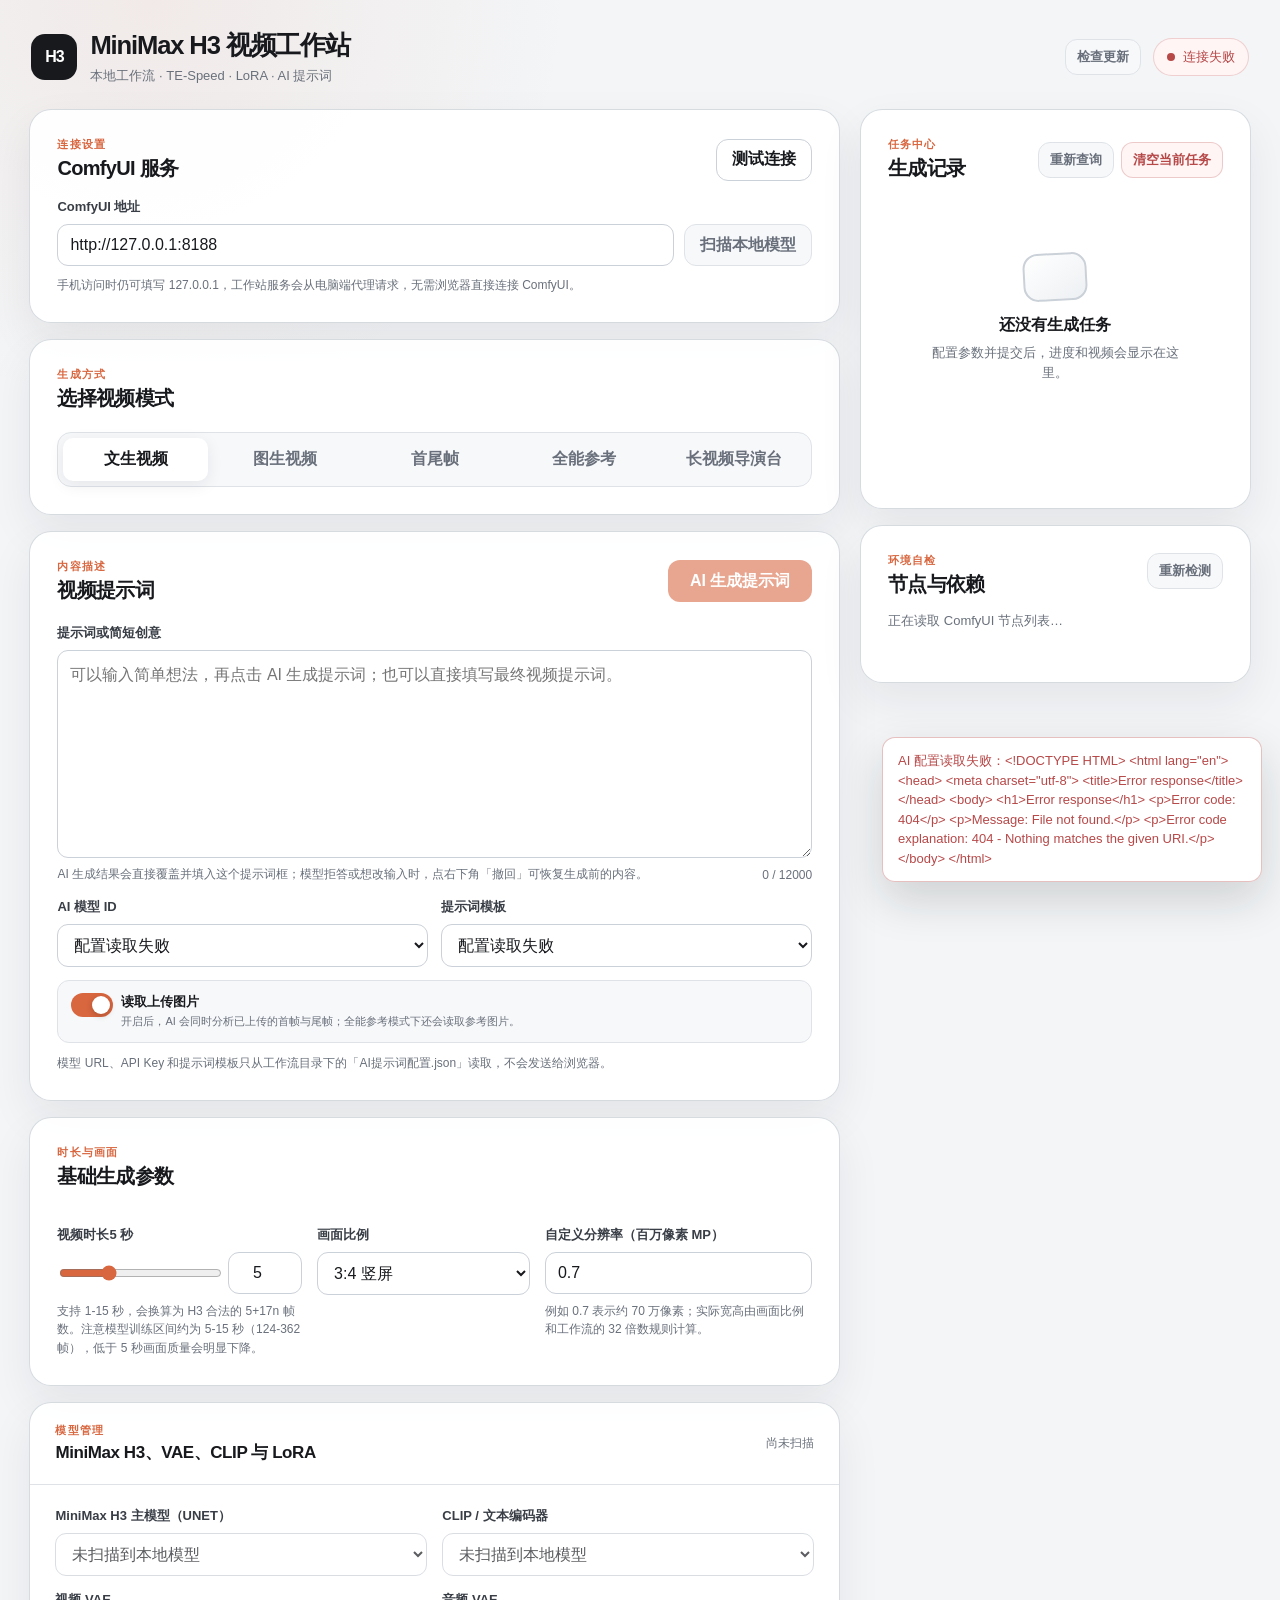
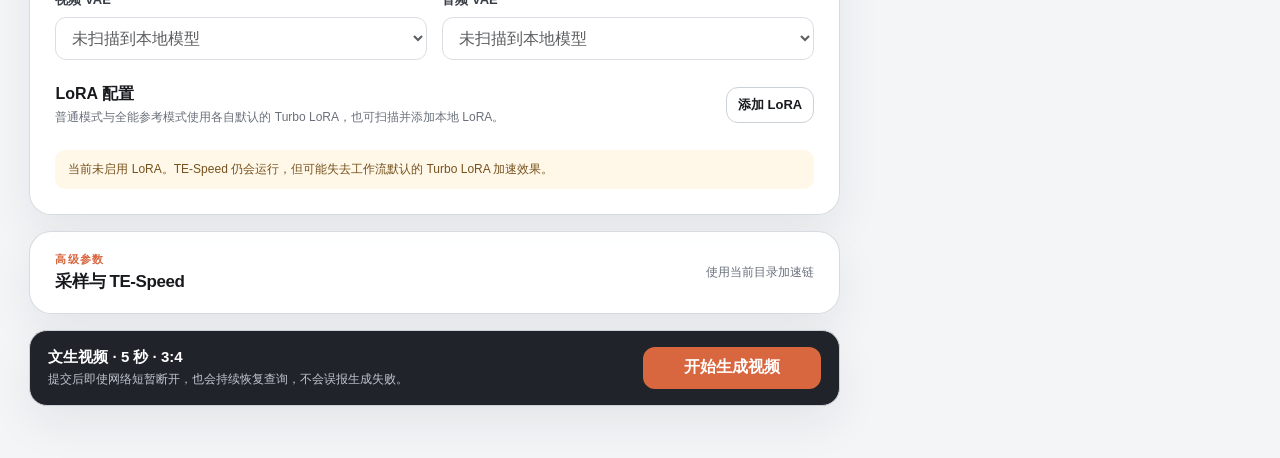
==== commit a54596c1: "版本：发布 v20260922 - 新增长视频导演台模式（TimelineDirector 分镜工作流，支持多分镜拼接与二采超分） - 分镜段间几何对齐官方实现（相邻分镜重叠 39 帧，替代此前的无缝" ====
--- a/index.html
+++ b/index.html
@@ -6,7 +6,7 @@
   <meta name="theme-color" content="#f6f7f9">
   <meta name="description" content="使用本地 ComfyUI 与当前目录加速工作流的 MiniMax H3 视频工作站">
   <link rel="icon" type="image/svg+xml" href="/favicon.svg">
-  <link rel="stylesheet" href="/assets/workstation.css?v=20260912-3">
+  <link rel="stylesheet" href="/assets/workstation.css?v=20260921-12">
   <title>MiniMax H3 视频工作站</title>
 </head>
 <body>
@@ -74,6 +74,7 @@
             <button type="button" class="segment" data-mode="i2v" role="tab" aria-selected="false">图生视频</button>
             <button type="button" class="segment" data-mode="flf2v" role="tab" aria-selected="false">首尾帧</button>
             <button type="button" class="segment" data-mode="ref2va" role="tab" aria-selected="false">全能参考</button>
+            <button type="button" class="segment" data-mode="director" role="tab" aria-selected="false">长视频导演台</button>
           </div>
 
           <div class="upload-grid hidden" id="imageUploadArea">
@@ -99,14 +100,14 @@
             <div class="reference-heading">
               <div>
                 <strong>参考素材（可选组合）</strong>
-                <small>图片最多 9 张；视频最多 3 段；音频最多 3 段；全部参考素材合计最多 12 个。</small>
-              </div>
-              <span class="reference-limit">图片/视频至少一种 · 支持 9 图片 / 3 视频 / 3 音频 / 总数 12</span>
+                <small id="referenceHeadingHint">图片最多 9 张；视频最多 3 段；音频最多 3 段；全部参考素材合计最多 12 个。</small>
+              </div>
+              <span class="reference-limit" id="referenceLimitBadge">图片/视频至少一种 · 支持 9 图片 / 3 视频 / 3 音频 / 总数 12</span>
             </div>
             <div class="reference-input-grid">
               <label class="reference-picker"><input id="referenceImagesInput" type="file" accept="image/png,image/jpeg,image/webp" multiple><strong>添加图片</strong><small>单张 ≤ 30MB</small></label>
-              <label class="reference-picker"><input id="referenceVideosInput" type="file" accept="video/mp4,video/webm,video/quicktime" multiple><strong>添加视频</strong><small>单段 ≤ 50MB</small></label>
-              <label class="reference-picker"><input id="referenceAudiosInput" type="file" accept="audio/mpeg,audio/wav,audio/x-wav,audio/mp4" multiple><strong>添加音频</strong><small>单段 ≤ 15MB</small></label>
+              <label class="reference-picker" id="referenceVideosPicker"><input id="referenceVideosInput" type="file" accept="video/mp4,video/webm,video/quicktime" multiple><strong>添加视频</strong><small>单段 ≤ 50MB</small></label>
+              <label class="reference-picker" id="referenceAudiosPicker"><input id="referenceAudiosInput" type="file" accept="audio/mpeg,audio/wav,audio/x-wav,audio/mp4" multiple><strong>添加音频</strong><small>单段 ≤ 15MB</small></label>
             </div>
             <div class="reference-file-list" id="referenceImagesList"></div>
             <div class="reference-file-list" id="referenceVideosList"></div>
@@ -124,7 +125,7 @@
             <button class="button primary ai-generate-button" id="generateAiPromptButton" type="button">AI 生成提示词</button>
           </div>
           <label class="field">
-            <span>提示词或简短创意</span>
+            <span id="promptFieldLabel">提示词或简短创意</span>
             <textarea id="promptInput" rows="7" maxlength="12000" placeholder="可以输入简单想法，再点击 AI 生成提示词；也可以直接填写最终视频提示词。"></textarea>
             <span class="textarea-meta"><span>AI 生成结果会直接覆盖并填入这个提示词框；模型拒答或想改输入时，点右下角「撤回」可恢复生成前的内容。</span><span class="textarea-meta-right"><button class="prompt-undo-button hidden" id="promptUndoButton" type="button" title="撤回到 AI 生成前的提示词">↩ 撤回</button><span id="promptCount">0 / 12000</span></span></span>
           </label>
@@ -143,10 +144,11 @@
               <span><strong>读取上传图片</strong><small>开启后，AI 会同时分析已上传的首帧与尾帧；全能参考模式下还会读取参考图片。</small></span>
             </label>
           </div>
+          <p class="config-hint hidden" id="promptDirectorHint"></p>
           <p class="config-hint" id="aiPromptHint">模型 URL、API Key 和提示词模板只从工作流目录下的「AI提示词配置.json」读取，不会发送给浏览器。</p>
         </section>
 
-        <section class="panel timing-panel">
+        <section class="panel timing-panel" id="timingPanel">
           <div class="section-heading">
             <div>
               <span class="eyebrow">时长与画面</span>
@@ -154,7 +156,7 @@
             </div>
           </div>
           <div class="settings-grid three-columns">
-            <label class="field duration-field">
+            <label class="field duration-field" id="durationField">
               <span>视频时长 <strong id="durationValue">5 秒</strong></span>
               <input id="durationRange" type="range" min="1" max="15" step="1" value="5">
               <input id="durationNumber" type="number" min="1" max="15" step="1" value="5" inputmode="numeric" aria-label="视频时长秒数">
@@ -180,6 +182,48 @@
             </label>
           </div>
         </section>
+
+        <details class="panel collapsible-panel hidden" id="directorPanel">
+          <summary>
+            <span><span class="eyebrow">导演台</span><strong>分镜编排与二采超分</strong></span>
+            <span class="summary-note" id="directorSummary">单段 · 5 秒</span>
+          </summary>
+          <div class="details-content advanced-params">
+            <p class="field-help">参考素材沿用上方「参考素材」区；画面比例与分辨率沿用「基础生成参数」（这份工作流原设定为 1.5 MP，可按需调整）。</p>
+            <div class="param-group">
+              <div class="param-group-head"><span class="param-group-title">分段编排</span></div>
+              <p class="field-help">每段可单独设置提示词、时长，以及<strong>该段引用哪几项参考素材</strong>，由导演台逐段生成后首尾相接拼成长视频；每段仍受 1–15 秒（5+17n 帧）限制。若每段提示词都留空，则统一使用上方的「全局提示词」。</p>
+              <div class="segment-list" id="segmentList"></div>
+              <div class="segment-actions">
+                <button class="button secondary small-button" id="addSegmentButton" type="button">+ 添加分段</button>
+                <small id="segmentTotalHint">当前 1 段 · 共约 5.2 秒</small>
+              </div>
+            </div>
+            <div class="param-group">
+              <div class="param-group-head"><span class="param-group-title">二采超分</span></div>
+              <div class="param-grid cols-2">
+                <label class="switch-control director-secondpass-switch">
+                  <input id="directorSecondPass" type="checkbox" checked>
+                  <span class="switch-track" aria-hidden="true"></span>
+                  <span>
+                    <strong>二次采样超分（secondPass）</strong>
+                    <small>主采样结束后再用 latent 超分模型跑一遍高步数精修，画面更锐利、耗时更长。关掉则按单次采样出片。</small>
+                  </span>
+                </label>
+                <label class="field">
+                  <span>超分模型</span>
+                  <input id="directorSecondPassModel" type="text" value="minimax_h3_latent_upscaler_3d_bf16.safetensors" autocomplete="off" placeholder="minimax_h3_latent_upscaler_3d_bf16.safetensors">
+                  <small>填 ComfyUI 里的模型文件名；不确定就保持默认。</small>
+                </label>
+                <label class="field">
+                  <span>二采高步数</span>
+                  <input id="directorSecondPassSteps" type="number" min="1" max="10" step="1" value="2" inputmode="numeric">
+                  <small>secondPassHighSteps，1–10，默认 2。</small>
+                </label>
+              </div>
+            </div>
+          </div>
+        </details>
 
         <details class="panel collapsible-panel" open>
           <summary>
@@ -223,68 +267,113 @@
             <span><span class="eyebrow">高级参数</span><strong>采样与 TE-Speed</strong></span>
             <span class="summary-note">使用当前目录加速链</span>
           </summary>
-          <div class="details-content settings-grid three-columns">
-            <label class="field">
-              <span>采样步数</span>
-              <input id="steps" type="number" min="1" max="50" value="8" inputmode="numeric">
-            </label>
-            <label class="field">
-              <span>随机种子</span>
-              <div class="input-with-button">
-                <input id="seed" type="number" min="0" value="-1" inputmode="numeric">
-                <button id="randomSeedButton" type="button" class="icon-button" title="生成随机种子">随机</button>
-              </div>
-            </label>
-            <label class="field">
-              <span>采样器</span>
-              <!-- list 指向 scanModels 扫描后动态填充的 datalist：
-                   下拉里是可选项（来自本机 ComfyUI 的真实采样器列表），但仍允许手动输入，
-                   输入不在列表中的名字会在提交时被 ComfyUI 校验拒绝。 -->
-              <input id="samplerName" type="text" value="res_multistep" list="samplerNameOptions" autocomplete="off">
-              <datalist id="samplerNameOptions"></datalist>
-            </label>
-            <label class="field">
-              <span>TE-Speed 控制值</span>
-              <input id="teControl" type="number" min="0" max="1" step="0.01" value="0.12">
-            </label>
-            <label class="field">
-              <span>加速区间起点</span>
-              <input id="tePercent1" type="number" min="0" max="1" step="0.05" value="0.1">
-            </label>
-            <label class="field">
-              <span>加速区间终点</span>
-              <input id="tePercent2" type="number" min="0" max="1" step="0.05" value="0.9">
-            </label>
-            <label class="field">
-              <span>RTX 放大倍数</span>
-              <select id="rtxUpscaleScale">
-                <option value="1">1 倍（仅画质增强）</option>
-                <option value="2" selected>2 倍</option>
-                <option value="3">3 倍</option>
-                <option value="4">4 倍</option>
-              </select>
-              <small>仅在开启下方 RTX 放大开关后生效，1-4 倍。</small>
-            </label>
-            <label class="switch-control vram-clean-switch">
-              <input id="cleanVram" type="checkbox" checked>
-              <span class="switch-track" aria-hidden="true"></span>
-              <span>
-                <strong>自动清理显存</strong>
-                <small>视频合成完成后，由网页在任务结束的那一刻自动卸载模型并释放显存；<strong>只在你停留在本页面时生效</strong>。关闭页面或刷新后不会在后台补清理，此时请用下方按钮手动清理。若希望关掉页面也能自动释放显存，请保持本项开启（服务端会在你下次提交任务前补做一次清理）。队列里还有任务在跑或排队时会自动跳过，等最后一个任务结束后再清理，不会打断连续生成。</small>
-              </span>
-            </label>
-            <div class="vram-clean-action">
-              <button class="button ghost small-button" id="freeVramButton" type="button">立即清理显存</button>
-              <small id="freeVramHint">手动卸载 ComfyUI 占用的模型并释放显存，等效于在 ComfyUI 界面点击「清理显存」。队列有任务时会自动跳过，不打断生成。</small>
-            </div>
-            <label class="switch-control rtx-upscale-switch">
-              <input id="rtxUpscale" type="checkbox">
-              <span class="switch-track" aria-hidden="true"></span>
-              <span>
-                <strong>RTX 视频放大（NVIDIA）</strong>
-                <small>视频合成后用 RTX Video Super Resolution 放大画面，音频保持不变。需要 RTX 显卡并安装 ComfyUI 官方 RTX Video 节点包；<strong>未安装时本项会自动禁用并取消勾选</strong>，视频按原分辨率正常输出，不影响出片。<strong>注意：本项同时会作用于本次生成上传的首帧 / 尾帧图片</strong>（图片按同一倍数先放大再送入模型，会更清晰但略微增加显存与耗时）。开启后建议把基础分辨率（百万像素）调低到 0.5 左右，速度更快、等效清晰度更高。</small>
-              </span>
-            </label>
+          <div class="details-content advanced-params">
+            <!-- ===== 采样 ===== -->
+            <div class="param-group">
+              <div class="param-group-head"><span class="param-group-title">采样</span></div>
+              <div class="param-grid cols-3">
+                <label class="field">
+                  <span>采样步数</span>
+                  <input id="steps" type="number" min="1" max="50" value="8" inputmode="numeric">
+                </label>
+                <label class="field">
+                  <span>随机种子</span>
+                  <div class="input-with-button">
+                    <input id="seed" type="number" min="0" value="-1" inputmode="numeric">
+                    <button id="randomSeedButton" type="button" class="icon-button" title="生成随机种子">随机</button>
+                  </div>
+                </label>
+                <label class="field">
+                  <span>采样器</span>
+                  <!-- 两种选择方式并存：
+                       左边输入框可直接手写任意采样器名（保留原来的用法，自定义节点提供的采样器也能用）；
+                       右边下拉列出本机 ComfyUI 真实拥有的采样器，选中即回填到输入框，
+                       避免手打错名字导致提交被 ComfyUI 拒绝。
+                       下拉候选项与 datalist 共用同一次「扫描模型」的结果，不额外发请求。 -->
+                  <div class="input-with-button">
+                    <input id="samplerName" type="text" value="res_multistep" list="samplerNameOptions" autocomplete="off" placeholder="可直接输入名称">
+                    <select id="samplerNamePicker" class="sampler-picker" title="从本机 ComfyUI 的采样器列表中选择">
+                      <option value="">选择…</option>
+                    </select>
+                  </div>
+                  <datalist id="samplerNameOptions"></datalist>
+                  <small id="samplerNameHint">下拉列表取自本机 ComfyUI（点「扫描模型」后填充）。也可以直接在左边输入其它采样器名。</small>
+                </label>
+              </div>
+            </div>
+            <!-- ===== TE-Speed 加速 ===== -->
+            <div class="param-group">
+              <div class="param-group-head"><span class="param-group-title">TE-Speed 加速</span></div>
+              <div class="param-grid cols-2">
+                <label class="field">
+                  <span>TE-Speed 加速模式</span>
+                  <!-- 这里的三项只是「服务端能力还没探测回来」时的兜底；真正的候选项由 JS 按
+                       /api/capabilities 回传的 TEspeedModes 重建（照读节点自己声明的 mode 候选），
+                       这样上游 TE-Speed 以后新增模式时前端自动跟随，不需要改前端代码。 -->
+                  <select id="teMode">
+                    <option value="standard" selected>standard（长采样加速）</option>
+                    <option value="4-step LoRA">4-step LoRA（4 步蒸馏）</option>
+                    <option value="8-step LoRA">8-step LoRA（8 步蒸馏）</option>
+                  </select>
+                  <small id="teModeHint">决定 TE-Speed 内部走哪套加速策略，要和当前 LoRA 的蒸馏步数对应。<strong>用 4 步 / 8 步蒸馏 LoRA 时必须对应选择</strong>，选错会明显影响画面与音频特征；用普通 Turbo LoRA 或长采样时保持 standard。<strong>需要 TE-Speed 3.5 及以上版本</strong>，旧版节点没有这个输入，本项会自动禁用并提示。</small>
+                </label>
+                <label class="field">
+                  <span>TE-Speed 控制值</span>
+                  <input id="teControl" type="number" min="0" max="1" step="0.01" value="0.12">
+                </label>
+                <label class="field">
+                  <span>加速区间起点</span>
+                  <input id="tePercent1" type="number" min="0" max="1" step="0.05" value="0.1">
+                </label>
+                <label class="field">
+                  <span>加速区间终点</span>
+                  <input id="tePercent2" type="number" min="0" max="1" step="0.05" value="0.9">
+                </label>
+              </div>
+            </div>
+            <!-- ===== 画质增强 ===== -->
+            <div class="param-group">
+              <div class="param-group-head"><span class="param-group-title">画质增强</span></div>
+              <div class="param-grid cols-2">
+                <label class="field">
+                  <span>RTX 放大倍数</span>
+                  <select id="rtxUpscaleScale">
+                    <option value="1">1 倍（仅画质增强）</option>
+                    <option value="2" selected>2 倍</option>
+                    <option value="3">3 倍</option>
+                    <option value="4">4 倍</option>
+                  </select>
+                  <small>仅在开启右侧 RTX 放大开关后生效，1-4 倍。</small>
+                </label>
+                <label class="switch-control rtx-upscale-switch">
+                  <input id="rtxUpscale" type="checkbox">
+                  <span class="switch-track" aria-hidden="true"></span>
+                  <span>
+                    <strong>RTX 视频放大（NVIDIA）</strong>
+                    <small>视频合成后用 RTX Video Super Resolution 放大画面，音频保持不变。需要 RTX 显卡并安装 ComfyUI 官方 RTX Video 节点包；<strong>未安装时本项会自动禁用并取消勾选</strong>，视频按原分辨率正常输出，不影响出片。<strong>注意：本项同时会作用于本次生成上传的首帧 / 尾帧图片</strong>（图片按同一倍数先放大再送入模型，会更清晰但略微增加显存与耗时）。开启后建议把基础分辨率（百万像素）调低到 0.5 左右，速度更快、等效清晰度更高。</small>
+                  </span>
+                </label>
+              </div>
+            </div>
+
+            <!-- ===== 显存管理 ===== -->
+            <div class="param-group">
+              <div class="param-group-head"><span class="param-group-title">显存管理</span></div>
+              <div class="param-grid">
+                <label class="switch-control vram-clean-switch">
+                  <input id="cleanVram" type="checkbox" checked>
+                  <span class="switch-track" aria-hidden="true"></span>
+                  <span>
+                    <strong>自动清理显存</strong>
+                    <small>视频合成完成后，由网页在任务结束的那一刻自动卸载模型并释放显存；<strong>只在你停留在本页面时生效</strong>。关闭页面或刷新后不会在后台补清理，此时请用下方按钮手动清理。若希望关掉页面也能自动释放显存，请保持本项开启（服务端会在你下次提交任务前补做一次清理）。队列里还有任务在跑或排队时会自动跳过，等最后一个任务结束后再清理，不会打断连续生成。</small>
+                  </span>
+                </label>
+                <div class="vram-clean-action">
+                  <button class="button ghost small-button" id="freeVramButton" type="button">立即清理显存</button>
+                  <small id="freeVramHint">手动卸载 ComfyUI 占用的模型并释放显存，等效于在 ComfyUI 界面点击「清理显存」。队列有任务时会自动跳过，不打断生成。</small>
+                </div>
+              </div>
+            </div>
             <div class="capability-note hidden" id="capabilityNote" role="status" aria-live="polite"></div>
           </div>
         </details>
@@ -319,20 +408,22 @@
         </section>
 
         <section class="panel workflow-status-panel">
-          <span class="eyebrow">工作流状态</span>
-          <h2>当前目录加速流</h2>
-          <ul class="status-list">
-            <li><span class="check-mark">✓</span><span>三个模式分别读取本地 JSON</span></li>
-            <li><span class="check-mark">✓</span><span>TE-SpeedMiniMaxH3 加速节点</span></li>
-            <li><span class="check-mark">✓</span><span>LoRA Manager 模型链</span></li>
-            <li><span class="check-mark">✓</span><span>独立 AI 提示词服务，不阻断视频生成</span></li>
-          </ul>
+          <div class="self-check-head">
+            <div>
+              <span class="eyebrow">环境自检</span>
+              <h2>节点与依赖</h2>
+            </div>
+            <button type="button" class="button ghost small-button" id="selfCheckRefresh">重新检测</button>
+          </div>
+          <p class="self-check-summary" id="selfCheckSummary">正在读取 ComfyUI 节点列表…</p>
+          <ul class="self-check-modes" id="selfCheckModes"></ul>
+          <div class="self-check-packages" id="selfCheckPackages"></div>
         </section>
       </aside>
     </main>
   </div>
 
   <div class="toast-region" id="toastRegion" aria-live="polite"></div>
-  <script type="module" src="/assets/workstation.js?v=20260912-3"></script>
+  <script type="module" src="/assets/workstation.js?v=20260921-12"></script>
 </body>
 </html>
--- a/assets/workstation.css
+++ b/assets/workstation.css
@@ -220,7 +220,9 @@
 
 .segmented-control {
   display: grid;
-  grid-template-columns: repeat(3, 1fr);
+  /* 五个模式：文生 / 图生 / 首尾帧 / 全能参考 / 长视频导演台。
+     窄屏下在上方的媒体查询里退回三列（3 + 2 两行），避免「长视频导演台」被压到换行。 */
+  grid-template-columns: repeat(5, minmax(0, 1fr));
   gap: 5px;
   padding: 5px;
   border: 1px solid var(--border);
@@ -428,6 +430,19 @@
 
 .input-with-button { display: grid; grid-template-columns: minmax(0, 1fr) auto; gap: 7px; }
 .icon-button { border: 1px solid var(--border); border-radius: 10px; background: var(--surface-soft); padding: 0 10px; color: var(--muted); }
+/* 采样器下拉：贴在输入框右侧，作为「从本机列表里挑」的入口。
+   .field select 那条规则带 width:100%，这里用两级类名提高优先级把它压回去，
+   否则下拉会撑满整行、把输入框挤没。
+   宽度压到 100px 以内：下拉里始终显示「选择…」这种短标签，真实采样器名只在展开时才需要宽度，
+   收窄后左边的输入框才有足够空间显示完整名称。 */
+.field .sampler-picker {
+  width: auto;
+  max-width: 100px;
+  padding: 11px 6px;
+  font-size: 13px;
+  cursor: pointer;
+}
+.field .sampler-picker:disabled { cursor: not-allowed; opacity: .55; }
 
 .generate-bar {
   display: flex;
@@ -480,10 +495,177 @@
 .status-list li { display: flex; align-items: center; gap: 9px; }
 .check-mark { display: grid; place-items: center; width: 20px; height: 20px; border-radius: 50%; background: #edf8f1; color: var(--success); font-size: 12px; font-weight: 900; }
 
+/* ===== 环境自检面板 =====
+   取代原先写死的「工作流状态」四条 ✓（那四条永远全绿，从不反映真实情况）。
+   数据来自 GET /api/self-check，纯只读诊断：缺可选节点仍照旧降级出片，
+   这个面板只负责把事实讲清楚，不参与任何生成决策。 */
+.self-check-head { display: flex; align-items: flex-start; justify-content: space-between; gap: 12px; margin-bottom: 12px; }
+.self-check-head h2 { margin-bottom: 0; }
+.self-check-head .button { flex: none; }
+
+.self-check-summary { margin: 0 0 12px; color: var(--muted); font-size: 13px; line-height: 1.65; }
+.self-check-summary .is-ok { color: var(--success); font-weight: 700; }
+.self-check-summary .is-soft { color: #ba7517; font-weight: 700; }
+.self-check-summary .is-bad { color: var(--danger); font-weight: 700; }
+
+.self-check-modes { display: grid; gap: 7px; margin: 0 0 12px; padding: 0; list-style: none; }
+.self-check-mode { display: flex; align-items: center; justify-content: space-between; gap: 10px; font-size: 13px; }
+.self-check-mode-name { min-width: 0; overflow: hidden; text-overflow: ellipsis; white-space: nowrap; }
+.self-check-mode-state { display: inline-flex; align-items: center; gap: 6px; flex: none; font-size: 12px; font-weight: 700; }
+/* 小圆点用 currentColor，状态色跟着 class 走，不用重复定义三份背景 */
+.self-check-mode-state::before { content: ""; width: 7px; height: 7px; border-radius: 50%; background: currentColor; }
+.self-check-mode.is-ok .self-check-mode-state { color: var(--success); }
+.self-check-mode.is-degraded .self-check-mode-state { color: #ba7517; }
+.self-check-mode.is-unavailable .self-check-mode-state { color: var(--danger); }
+.self-check-mode.is-unknown .self-check-mode-state { color: var(--muted); }
+
+.self-check-packages { display: grid; gap: 9px; }
+.self-check-package { border: 1px solid var(--border); border-radius: 12px; background: var(--surface-soft); padding: 10px 12px; font-size: 12px; line-height: 1.65; }
+.self-check-package.is-core { border-color: rgba(183, 72, 72, .3); background: #fff5f5; }
+.self-check-package-name { display: block; font-weight: 700; word-break: break-word; }
+.self-check-package-nodes { margin: 3px 0 0; color: var(--muted); word-break: break-word; }
+.self-check-package-actions { display: flex; flex-wrap: wrap; gap: 7px; margin-top: 8px; }
+.self-check-package-actions .button { min-height: 30px; padding: 5px 10px; font-size: 12px; }
+.self-check-hint { margin: 0; color: var(--muted); font-size: 12px; }
+
 .capability-note { grid-column: 1 / -1; margin: 0; padding: 10px 12px; border: 1px solid rgba(186,117,23,.35); border-radius: 12px; background: #fdf6e9; color: var(--text); font-size: 12px; line-height: 1.7; }
 .capability-note strong { font-weight: 600; }
 .capability-note ul { margin: 6px 0 0; padding-left: 18px; }
 .capability-note li { margin: 3px 0; }
+
+/* ===== 高级参数面板：分组网格 =====
+   原先 7 个参数 + 2 个开关 + 1 个按钮 + 1 条提示全部平铺在同一个三列网格里：
+     1) 项数除不尽三列，最后一行残缺（RTX 放大倍数孤零零占一格）；
+     2) 网格默认 align-items: stretch 会把同排较矮的 .field 拉伸到整行高度，
+        标题行与控件行被一起撑高，控件于是「上上下下」对不齐；
+     3) 采样器 / TE-Speed 加速模式两格带说明文字，比同排其它格高，进一步放大错位。
+   现在按语义拆成「采样 / TE-Speed 加速 / 画质增强 / 显存管理」四组，
+   每组列数取整（3 或 2），并用 align-items: start 让同排控件顶到同一条基线。 */
+.advanced-params { display: grid; gap: 20px; }
+
+.param-group { display: grid; gap: 12px; }
+.param-group-head { display: flex; align-items: center; gap: 10px; }
+.param-group-title {
+  flex: 0 0 auto;
+  color: var(--muted);
+  font-size: 11px;
+  font-weight: 800;
+  letter-spacing: .14em;
+  text-transform: uppercase;
+}
+/* 分组标题右侧拉一条细分割线，让四组之间的界限一眼可见 */
+.param-group-head::after { content: ""; flex: 1 1 auto; height: 1px; background: var(--border); }
+
+.param-grid { display: grid; gap: 15px; align-items: start; }
+.param-grid.cols-2 { grid-template-columns: repeat(2, minmax(0, 1fr)); }
+.param-grid.cols-3 { grid-template-columns: repeat(3, minmax(0, 1fr)); }
+
+/* 关键修复：禁止网格把单个 .field 拉满整行高度，标题与控件之间的 gap 不再被撑开，
+   同一行里的输入框/下拉框因此落在同一水平线上。 */
+.param-grid > .field { align-content: start; }
+/* 开关卡片在双列组里各占一格（原样式是整行，这里放宽） */
+.param-grid > .rtx-upscale-switch,
+.param-grid > .vram-clean-switch { grid-column: auto; }
+/* 显存管理组：开关与「立即清理」按钮行各占整行，纵向堆叠 */
+.param-grid > .vram-clean-action { grid-column: 1 / -1; }
+/* <select> 自带行高比 <input> 多 2px（实测 46 vs 44），同排并排时会轻微错位；统一到同一高度 */
+.advanced-params .field input:not([type="range"]),
+.advanced-params .field select { height: 44px; }
+
+/* 折叠面板展开后与顶部分割线之间留出呼吸感（原来靠 .details-content > .settings-grid 那条规则，容器改名后补一条） */
+.details-content.advanced-params { padding-top: 20px; }
+
+/* ===== 长视频导演台：分镜编排 ===== */
+.segment-list { display: grid; gap: 12px; }
+/* 没有追加分镜时不占位（保留单段语义） */
+.segment-list:empty { display: none; }
+.segment-row {
+  display: grid;
+  gap: 11px;
+  padding: 13px;
+  border: 1px solid var(--border);
+  border-radius: 13px;
+  background: var(--surface-soft);
+}
+.segment-row-head { display: flex; align-items: center; justify-content: space-between; gap: 10px; }
+.segment-index { color: var(--muted); font-size: 12px; font-weight: 800; letter-spacing: .06em; }
+.remove-segment {
+  border: 1px solid var(--border);
+  border-radius: 9px;
+  padding: 5px 10px;
+  background: white;
+  color: var(--danger);
+  font-size: 12px;
+  font-weight: 700;
+}
+.remove-segment:hover { border-color: var(--danger); background: #fff5f4; }
+.segment-row-body { display: grid; grid-template-columns: minmax(0, 1fr) 132px; gap: 12px; align-items: start; }
+.segment-row-body .field textarea { min-height: 96px; }
+.segment-actions { display: flex; align-items: center; flex-wrap: wrap; gap: 12px; }
+.segment-actions > small { color: var(--muted); font-size: 12px; }
+/* 二采超分开关：沿用显存清理开关那种「卡片式开关」，和高级参数面板观感一致 */
+.director-secondpass-switch {
+  align-items: flex-start;
+  padding: 12px 13px;
+  border: 1px solid var(--border);
+  border-radius: 12px;
+  background: var(--surface-soft);
+}
+.director-secondpass-switch > span:last-child { display: grid; gap: 3px; }
+.director-secondpass-switch strong { color: var(--text); font-size: 13px; }
+.director-secondpass-switch small { color: var(--muted); font-size: 11px; font-weight: 500; line-height: 1.45; }
+
+/* 分段里的「本段参考图片 / 参考音频」勾选器：候选来自上方「参考素材」区已加入的文件 */
+.segment-materials { grid-column: 1 / -1; }
+.segment-material-options { display: flex; flex-wrap: wrap; gap: 7px; }
+.segment-material-option {
+  display: inline-flex;
+  align-items: center;
+  gap: 7px;
+  max-width: 100%;
+  padding: 4px 10px 4px 5px;
+  border: 1px solid var(--border);
+  border-radius: 11px;
+  background: white;
+  color: var(--muted);
+  font-size: 12px;
+  cursor: pointer;
+}
+.segment-material-option:hover { border-color: var(--accent); background: var(--accent-soft); }
+/* 未勾选的素材整块压暗，一眼能看出这一段取了哪些、舍了哪些 */
+.segment-material-option:has(input:not(:checked)) { opacity: .5; }
+/* 预览小图：图片显示实际画面，音频用音符占位 */
+.segment-material-thumb {
+  display: grid;
+  place-items: center;
+  width: 30px;
+  height: 30px;
+  flex: 0 0 auto;
+  overflow: hidden;
+  border-radius: 7px;
+  background: var(--surface-strong);
+  color: var(--muted);
+  font-size: 14px;
+}
+.segment-material-thumb img { display: block; width: 100%; height: 100%; object-fit: cover; }
+.segment-material-thumb.is-audio { background: var(--accent-soft); color: var(--accent); font-weight: 800; }
+/* 优先级必须高过 .field input:not([type="range"])（它带 width:100% + padding），
+   否则勾选框会被撑成整行宽的大方块、把后面的文件名挤没。 */
+.segment-materials .segment-material-option input[type="checkbox"] {
+  width: 15px;
+  height: 15px;
+  flex: 0 0 auto;
+  padding: 0;
+  border-radius: 4px;
+  accent-color: var(--accent);
+}
+.segment-material-name { overflow: hidden; text-overflow: ellipsis; white-space: nowrap; }
+
+/* 「全局提示词 / 分段提示词」冲突时的提示用警示色（定义在 .config-hint 之后，直接覆盖其颜色） */
+.director-hint-warn { color: var(--warning); }
+
+/* 导演台模式下「视频时长」被隐藏，这一行网格改成两列，免得留一个空格子 */
+.timing-panel.director-mode .three-columns { grid-template-columns: repeat(2, minmax(0, 1fr)); }
 
 .toast-region { position: fixed; z-index: 50; right: 18px; bottom: 18px; display: grid; gap: 9px; width: min(380px, calc(100vw - 28px)); pointer-events: none; }
 .toast { padding: 13px 15px; border: 1px solid var(--border-strong); border-radius: 13px; background: rgba(255,255,255,.96); box-shadow: 0 18px 45px rgba(20,22,25,.16); color: var(--text); font-size: 13px; line-height: 1.5; animation: toast-in .2s ease both; }
@@ -529,7 +711,12 @@
   .image-reading-switch { grid-column: auto; }
   .textarea-meta { align-items: flex-end; }
   .textarea-meta span:first-child { max-width: 70%; }
-  .settings-grid.two-columns, .settings-grid.three-columns { grid-template-columns: 1fr; }
+  .settings-grid.two-columns, .settings-grid.three-columns,
+  .param-grid.cols-2, .param-grid.cols-3 { grid-template-columns: 1fr; }
+  /* 五个模式在窄屏改两行三列，别把「长视频导演台」压到换行 */
+  .segmented-control { grid-template-columns: repeat(3, minmax(0, 1fr)); }
+  /* 分镜卡片：提示词与时长改为上下排列 */
+  .segment-row-body { grid-template-columns: 1fr; }
   .collapsible-panel summary { padding: 17px 15px; }
   .summary-note { max-width: 42%; text-align: right; }
   .details-content { padding: 2px 15px 17px; }
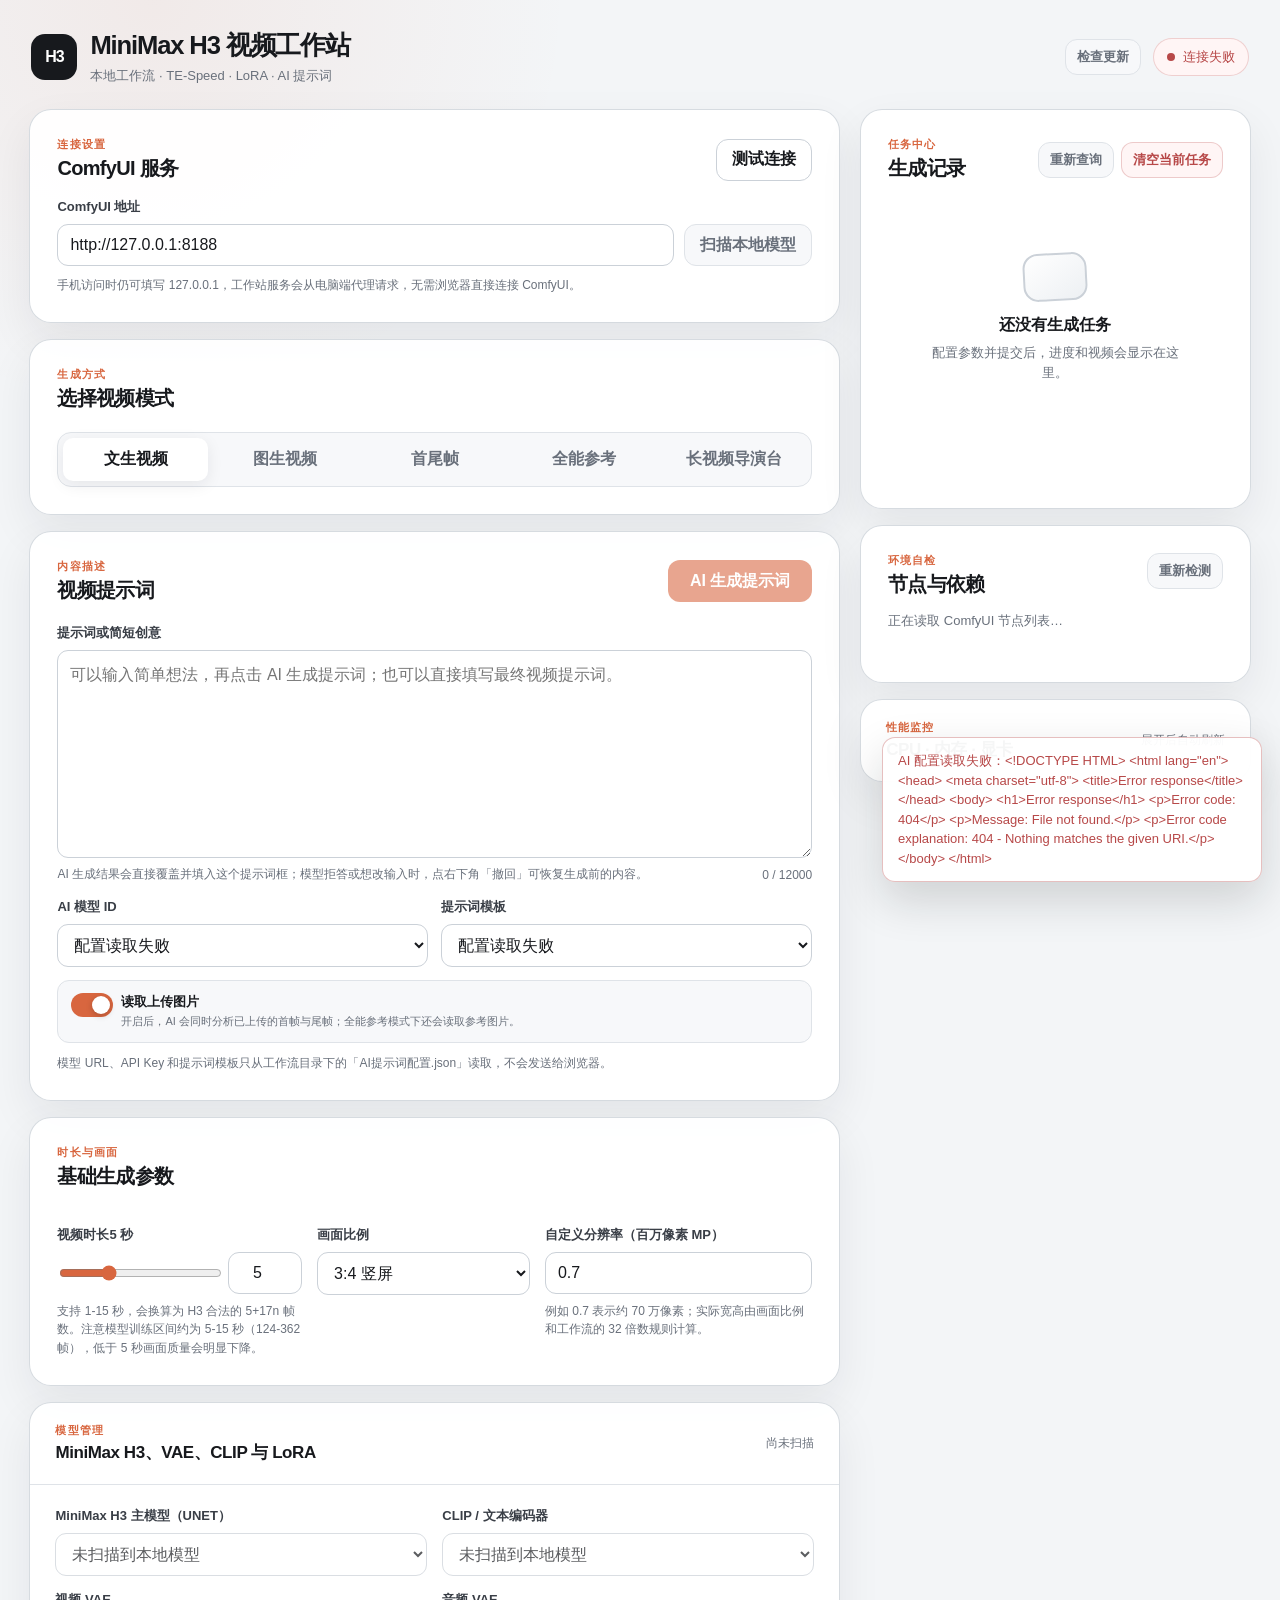
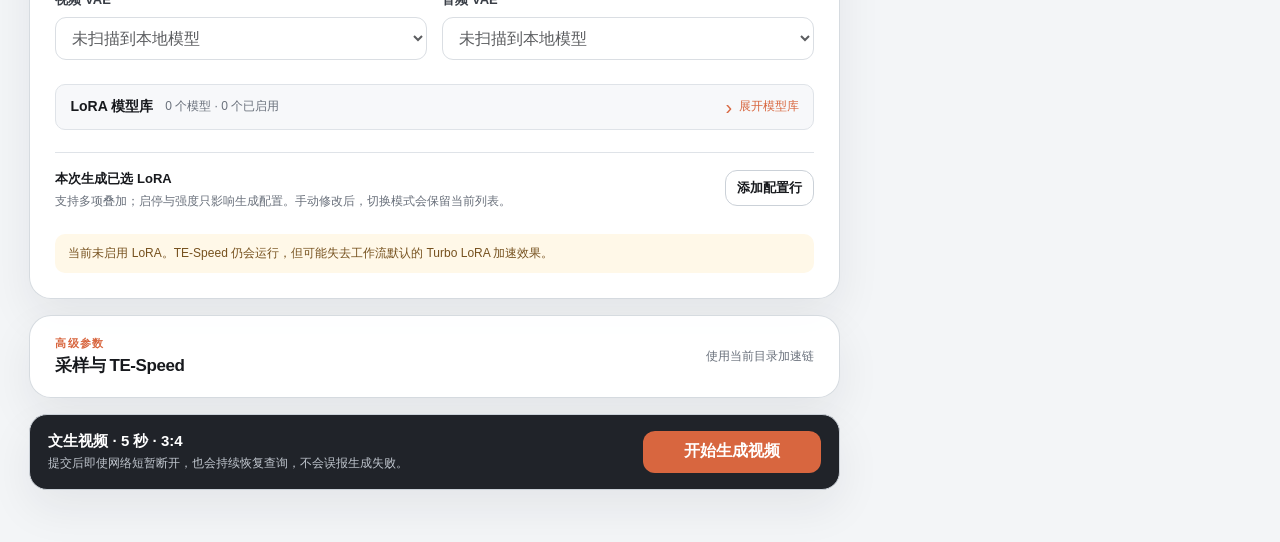
==== commit fc4925cd: "发布 v20261012：LoRA 卡片模型库、任务停止与性能监控" ====
--- a/index.html
+++ b/index.html
@@ -6,8 +6,9 @@
   <meta name="theme-color" content="#f6f7f9">
   <meta name="description" content="使用本地 ComfyUI 与当前目录加速工作流的 MiniMax H3 视频工作站">
   <link rel="icon" type="image/svg+xml" href="/favicon.svg">
-  <link rel="stylesheet" href="/assets/workstation.css?v=20260921-12">
+  <link rel="stylesheet" href="/assets/workstation.css?v=20261012-7">
   <title>MiniMax H3 视频工作站</title>
+  <link rel="stylesheet" href="/assets/lora-library.css?v=20261012-7">
 </head>
 <body>
   <div class="app-shell">
@@ -250,13 +251,14 @@
               </label>
             </div>
 
-            <div class="subsection-heading">
-              <div>
-                <h3>LoRA 配置</h3>
-                <p>普通模式与全能参考模式使用各自默认的 Turbo LoRA，也可扫描并添加本地 LoRA。</p>
-              </div>
-              <button class="button secondary small-button" id="addLoraButton" type="button">添加 LoRA</button>
-            </div>
+            <details class="ll-library-disclosure" id="loraLibraryPanel">
+              <summary aria-controls="loraLibrary">
+                <span class="ll-library-title">LoRA 模型库<span class="ll-header-count" id="loraLibraryCount">尚未扫描</span></span>
+                <span class="ll-library-toggle" id="loraLibraryToggle">展开模型库</span>
+              </summary>
+              <div id="loraLibrary"></div>
+            </details>
+            <div class="ll-active-heading"><div><h4>本次生成已选 LoRA</h4><p>支持多项叠加；启停与强度只影响生成配置。手动修改后，切换模式会保留当前列表。</p></div><button class="button secondary small-button" id="addLoraButton" type="button">添加配置行</button></div>
             <div class="lora-list" id="loraList"></div>
             <p class="empty-hint hidden" id="loraEmpty">当前未启用 LoRA。TE-Speed 仍会运行，但可能失去工作流默认的 Turbo LoRA 加速效果。</p>
           </div>
@@ -419,11 +421,21 @@
           <ul class="self-check-modes" id="selfCheckModes"></ul>
           <div class="self-check-packages" id="selfCheckPackages"></div>
         </section>
+
+        <details class="panel collapsible-panel perf-panel" id="perfPanel">
+          <summary>
+            <span><span class="eyebrow">性能监控</span><strong>CPU · 内存 · 显卡</strong></span>
+            <span class="summary-note" id="perfSummaryNote">展开后自动刷新</span>
+          </summary>
+          <div class="details-content perf-content">
+            <div class="perf-grid" id="perfGrid"></div>
+          </div>
+        </details>
       </aside>
     </main>
   </div>
 
   <div class="toast-region" id="toastRegion" aria-live="polite"></div>
-  <script type="module" src="/assets/workstation.js?v=20260921-12"></script>
+  <script type="module" src="/assets/workstation.js?v=20261012-7"></script>
 </body>
 </html>
--- a/assets/workstation.css
+++ b/assets/workstation.css
@@ -478,9 +478,16 @@
 .task-status[data-status="failed"] { color: var(--danger); }
 .task-status[data-status="recovering"] { color: var(--warning); }
 .task-status[data-status="queued"], .task-status[data-status="running"] { color: #4d6ea6; }
+/* 「已停止」是用户主动停下来的中性结果，不该像 failed 那样报红，也不该像 success 那样报绿。 */
+.task-status[data-status="cancelled"] { color: var(--muted); }
 .task-message { margin: 9px 0 0; color: var(--muted); font-size: 12px; line-height: 1.55; word-break: break-word; }
 .task-actions { display: flex; flex-wrap: wrap; gap: 7px; margin-top: 11px; }
 .task-actions a, .task-actions button { border: 1px solid var(--border); border-radius: 9px; background: white; color: var(--text); padding: 7px 9px; text-decoration: none; font-size: 12px; font-weight: 700; }
+/* 停止任务：卡片上唯一的按钮，用红色描边与文字表明它是"会打断生成"的那一个，
+   但不做填充红，避免整天占着视觉重心。 */
+.task-actions .task-stop-button { border-color: rgba(183,72,72,.34); color: var(--danger); }
+.task-actions .task-stop-button:hover { border-color: rgba(183,72,72,.6); background: #fff5f4; }
+.task-actions .task-stop-button:disabled { opacity: .6; cursor: progress; }
 .progress-track { height: 5px; background: #e2e6eb; overflow: hidden; }
 .progress-track span { display: block; height: 100%; width: 0; background: var(--accent); transition: width .35s ease; }
 .progress-track.indeterminate span { width: 42%; animation: progress-move 1.4s ease-in-out infinite alternate; }
@@ -527,6 +534,27 @@
 .self-check-package-actions { display: flex; flex-wrap: wrap; gap: 7px; margin-top: 8px; }
 .self-check-package-actions .button { min-height: 30px; padding: 5px 10px; font-size: 12px; }
 .self-check-hint { margin: 0; color: var(--muted); font-size: 12px; }
+
+/* ===== 性能监控面板 =====
+   数据来自 GET /api/system-stats，只读展示服务端机器的硬件状态。
+   面板默认折叠、展开期间每 1 秒轮询，收起即停止（服务端采集走 WMI / nvidia-smi，
+   不是免费操作）；进度条颜色分级：≥75% 转警示黄、≥90% 转危险红。 */
+.perf-panel .details-content { padding-top: 17px; }
+.perf-grid { display: grid; gap: 14px; }
+.perf-section-title { display: block; margin-bottom: 6px; font-size: 11px; font-weight: 700; letter-spacing: .08em; color: var(--subtle); }
+.perf-row { display: grid; gap: 5px; }
+.perf-row-top { display: flex; align-items: baseline; justify-content: space-between; gap: 10px; font-size: 13px; }
+.perf-row-label { min-width: 0; overflow: hidden; text-overflow: ellipsis; white-space: nowrap; }
+.perf-row-value { flex: none; font-weight: 700; font-variant-numeric: tabular-nums; }
+.perf-row-detail { color: var(--muted); font-size: 12px; overflow: hidden; text-overflow: ellipsis; white-space: nowrap; }
+.perf-bar { height: 7px; border-radius: 99px; background: var(--surface-strong); overflow: hidden; }
+.perf-bar-fill { height: 100%; border-radius: inherit; background: var(--accent); transition: width .6s ease; }
+.perf-bar-fill.is-warn { background: #ba7517; }
+.perf-bar-fill.is-bad { background: var(--danger); }
+.perf-note { margin: 12px 0 0; color: var(--muted); font-size: 12px; line-height: 1.6; }
+.perf-grid .perf-note { margin: 0; }
+.perf-note.is-error { color: var(--danger); }
+
 
 .capability-note { grid-column: 1 / -1; margin: 0; padding: 10px 12px; border: 1px solid rgba(186,117,23,.35); border-radius: 12px; background: #fdf6e9; color: var(--text); font-size: 12px; line-height: 1.7; }
 .capability-note strong { font-weight: 600; }
--- a/assets/lora-library.css
+++ b/assets/lora-library.css
@@ -0,0 +1,14 @@
+.ll-header-count{font-size:12px;color:var(--muted);white-space:nowrap}
+.ll-toolbar{display:grid;gap:10px;margin:16px 0 10px}.ll-search-row{display:flex;gap:10px}.ll-search{display:flex;gap:9px;align-items:center;flex:1;min-width:0;background:var(--surface-soft);border:1px solid var(--border-strong);border-radius:12px;padding:0 13px}.ll-search>span{font-size:25px;color:var(--muted)}.ll-search input{width:100%;border:0;background:transparent;padding:12px 0;outline:none;min-width:0;color:var(--text)}.ll-search:focus-within{border-color:var(--accent);box-shadow:0 0 0 3px #d8663f16}
+.ll-icon-button{width:42px;height:42px;flex-shrink:0;border:1px solid var(--border);border-radius:11px;background:var(--surface-soft);font-size:24px;color:var(--muted);cursor:pointer}.ll-filters{display:flex;gap:8px;flex-wrap:wrap;align-items:center}.ll-filters select,.ll-filter-button{min-width:0;max-width:100%;border:1px solid var(--border);border-radius:9px;background:white;color:var(--text);font-size:12px;padding:8px 10px}.ll-filter-button{cursor:pointer}.ll-filter-button[aria-pressed=true]{color:var(--accent);background:var(--accent-soft);border-color:#efb9a6}.ll-status{font-size:12px;color:var(--muted);margin:12px 0}.ll-note{font-size:12px;color:var(--muted);line-height:1.7;margin:8px 0}.ll-error{color:var(--danger)!important;font-size:13px;line-height:1.6}
+.ll-grid{display:grid;grid-template-columns:repeat(auto-fill,minmax(220px,1fr));gap:14px}.ll-card{border:1px solid var(--border);border-radius:14px;background:white;min-width:0;transition:border-color .18s,box-shadow .18s,transform .18s}.ll-card:hover{border-color:#b8c6de;box-shadow:0 6px 20px #182f5210;transform:none}.ll-card.is-added{border-color:#efb9a6}.ll-card.is-selected{outline:2px solid var(--accent);outline-offset:1px}.ll-preview{position:relative;aspect-ratio:4/3;background:linear-gradient(135deg,#edf1f7,#f8faff);border-radius:13px 13px 0 0;overflow:hidden;isolation:isolate}.ll-preview img,.ll-preview video{width:100%;height:100%;object-fit:contain;position:absolute;inset:0}.ll-preview video{pointer-events:none}.ll-preview-large video{pointer-events:auto}.ll-placeholder{position:absolute;inset:0;display:flex;flex-direction:column;justify-content:center;align-items:center;gap:10px;color:#9aa9c0;font-size:12px}.ll-placeholder svg{width:58px;height:58px}.ll-placeholder[hidden]{display:none}.ll-preview-open{position:absolute;inset:0;border:0;background:transparent;cursor:pointer;z-index:1}.ll-select,.ll-star{position:absolute;top:10px;z-index:2;display:flex;align-items:center;justify-content:center;width:30px;height:30px;border-radius:9px;background:#ffffffeb;border:1px solid #ffffffb0;box-shadow:0 2px 8px #18315114}.ll-select{left:10px;cursor:pointer}.ll-select input{width:16px;height:16px;accent-color:var(--accent);cursor:pointer;margin:0}.ll-star{right:10px;font-size:22px;cursor:pointer;color:#76839b}.ll-star.is-favorite{color:#d99a16}.ll-media-badge{position:absolute;right:10px;bottom:10px;z-index:1;font-size:9px;font-weight:700;letter-spacing:.8px;color:white;background:#21334bd9;padding:4px 7px;border-radius:5px;pointer-events:none}
+.ll-card-info{padding:13px;display:grid;gap:9px}.ll-card-title{font:inherit;font-size:14px;font-weight:700;text-align:left;color:var(--text);line-height:1.5;min-height:42px;border:0;padding:0;background:transparent;cursor:pointer;display:-webkit-box;-webkit-line-clamp:2;-webkit-box-orient:vertical;overflow:hidden;overflow-wrap:anywhere}.ll-byline{display:flex;gap:8px;align-items:center;justify-content:space-between;font-size:11px;color:var(--muted);min-width:0}.ll-byline>span{max-width:60%;overflow:hidden;text-overflow:ellipsis;white-space:nowrap}.ll-model-badge{background:#edf2fa;color:#577092;padding:3px 6px;border-radius:5px;font-size:10px}.ll-description{font-size:12px;line-height:1.6;color:var(--muted);margin:0;height:38px;display:-webkit-box;-webkit-line-clamp:2;-webkit-box-orient:vertical;overflow:hidden;overflow-wrap:anywhere}.ll-facts{display:flex;justify-content:space-between;gap:8px;color:#8a97ab;font-size:10px;border-bottom:1px solid var(--border);padding-bottom:10px}.ll-card-actions{display:flex;gap:8px;justify-content:space-between;align-items:center}.ll-add{padding:7px 11px;font-size:12px;border:1px solid #f0ccbe;background:var(--accent-soft);color:var(--accent);border-radius:8px;cursor:pointer}.ll-add:disabled{opacity:1;background:#f2f6f9;color:#7691a2;border-color:#e4ecf2;cursor:default}.ll-menu{position:relative}.ll-menu summary{display:block;border:0;list-style:none;cursor:pointer;padding:0 8px;font-size:22px;line-height:30px;border-radius:6px;color:var(--muted)}.ll-menu summary::-webkit-details-marker{display:none}.ll-menu[open]{z-index:8}.ll-menu-body{position:absolute;right:0;top:30px;display:grid;min-width:130px;padding:5px;background:white;border:1px solid var(--border);border-radius:10px;box-shadow:0 8px 25px #182f5220}.ll-action-button{border:0;background:transparent;text-align:left;padding:9px 11px;font-size:12px;cursor:pointer;color:var(--text);border-radius:6px}.ll-action-button:hover{background:#f1f5fb}.ll-action-button:disabled{color:#b3bdcb;cursor:default}
+.ll-batch{display:flex;gap:6px;align-items:center;flex-wrap:wrap;background:var(--accent-soft);border:1px solid #f0ccbe;border-radius:10px;padding:10px;margin:12px 0;font-size:12px;color:var(--accent)}.ll-batch[hidden]{display:none}.ll-batch>span{margin-right:auto}.ll-batch button{background:white;border:1px solid #dbe4f5;border-radius:6px;padding:6px 8px;font-size:11px;cursor:pointer}.ll-batch button:disabled{opacity:.5;cursor:default}.ll-more{display:block;margin:18px auto 0;border:1px solid var(--border);border-radius:9px;padding:10px 24px;background:white;color:var(--muted);cursor:pointer}.ll-more[hidden]{display:none}.ll-empty{grid-column:1/-1;min-height:150px;display:flex;align-items:center;justify-content:center;flex-direction:column;border:1px dashed var(--border-strong);border-radius:12px;color:var(--muted);text-align:center;padding:20px}.ll-empty>span{font-size:15px;font-weight:600}.ll-empty p{font-size:12px;line-height:1.7}.ll-skeleton{height:340px;border-radius:14px;background:linear-gradient(110deg,#eef2f7 25%,#f8faff 45%,#eef2f7 65%);background-size:300% 100%;animation:ll-shimmer 1.5s infinite}.ll-active-heading{margin-top:22px;border-top:1px solid var(--border);padding-top:17px}.ll-active-heading h4{font-size:13px;margin:0}.ll-active-heading p{font-size:12px;color:var(--muted);margin:5px 0 12px}
+.ll-dialog{border:1px solid var(--border);border-radius:20px;background:white;color:var(--text);padding:24px;width:min(920px,calc(100vw - 40px));max-height:calc(100dvh - 48px);overflow:auto;box-shadow:0 30px 100px #10244240}.ll-dialog::backdrop{background:#11233d80;backdrop-filter:blur(5px)}.ll-dialog-top{display:flex;justify-content:space-between;align-items:center;margin-bottom:18px;gap:15px}.ll-dialog-top h3{font-size:18px;margin:0}.ll-dialog-top .ll-icon-button{border:0;background:#f3f6fa;width:32px;height:32px}.ll-eyebrow{font-size:11px;font-weight:700;letter-spacing:1.5px;color:#8292ad}.ll-detail-content{display:grid;grid-template-columns:1.05fr 1fr;gap:24px;align-items:start}.ll-preview-large{border-radius:12px}.ll-detail-info{min-width:0}.ll-detail-info h3{margin:0 0 14px;font-size:21px;line-height:1.5;overflow-wrap:anywhere}.ll-metadata{display:grid;grid-template-columns:70px minmax(0,1fr);gap:10px;font-size:12px;line-height:1.7}.ll-metadata dt{color:var(--muted)}.ll-metadata dd{margin:0;overflow-wrap:anywhere}.ll-full-description{white-space:pre-wrap;font-size:13px;line-height:1.8;overflow-wrap:anywhere;max-height:220px;overflow:auto}.ll-path-label{display:grid;gap:7px;font-size:11px;color:var(--muted)}.ll-path{width:100%;resize:vertical;border:1px solid var(--border);border-radius:8px;padding:9px;color:var(--muted);font:11px/1.6 monospace;background:#f8faff}.ll-dialog-actions{display:flex;justify-content:flex-end;flex-wrap:wrap;gap:8px;border-top:1px solid var(--border);padding-top:18px;margin-top:20px}.ll-dialog-actions .button{font-size:12px;padding:9px 13px}.ll-edit{width:min(640px,calc(100vw - 40px))}.ll-edit-grid,.ll-upload-grid{display:grid;grid-template-columns:1fr 1fr;gap:14px}.ll-edit label{display:grid;gap:7px;font-size:12px;color:var(--muted);min-width:0}.ll-edit input,.ll-edit textarea{border:1px solid var(--border-strong);border-radius:9px;padding:10px;min-width:0;width:100%;color:var(--text);font:inherit;background:#fff}.ll-edit textarea{resize:vertical}.ll-full{grid-column:1/-1}.ll-upload-grid{margin-top:18px}.ll-upload-grid label{padding:12px;border:1px dashed var(--border-strong);border-radius:10px;background:#f8faff}.ll-upload-grid input{font-size:11px;padding:4px;border:0;background:transparent}.ll-upload-grid small{font-size:10px;color:var(--muted)}.ll-copy-buffer{position:fixed;left:-9999px}.ll-dialog :focus-visible,.ll-card :focus-visible,.ll-toolbar :focus-visible{outline:2px solid var(--accent);outline-offset:3px}
+@keyframes ll-shimmer{to{background-position:-150% 0}}@media(prefers-reduced-motion:reduce){.ll-card{transition:none}.ll-card:hover{transform:none}.ll-skeleton{animation:none}}
+@media(max-width:600px){.ll-grid{grid-template-columns:1fr}.ll-filters select{flex:1;max-width:100%;font-size:11px}.ll-dialog{width:100%;max-height:100dvh;height:100dvh;margin:0;border-radius:0;border:0;padding:18px}.ll-detail-content{grid-template-columns:1fr}.ll-edit-grid,.ll-upload-grid{grid-template-columns:1fr}.ll-card-title{min-height:0}.ll-description{height:auto;min-height:38px}.ll-dialog-actions{justify-content:flex-start}.ll-batch>span{flex-basis:100%}.ll-header-count{white-space:normal;text-align:right}.ll-search input{font-size:12px}}
+
+.ll-card:has(.ll-menu[open]){position:relative;z-index:8}.ll-menu-up .ll-menu-body{top:auto;bottom:34px}
+@media(max-width:600px){.ll-filters{display:grid;grid-template-columns:repeat(2,minmax(0,1fr))}.ll-filters select{width:100%;font-size:12px}.ll-filter-button{min-height:34px}}
+
+.ll-library-disclosure{margin-top:24px}.ll-library-disclosure>summary{display:flex;align-items:center;justify-content:space-between;gap:12px;list-style:none;padding:12px 14px;border:1px solid var(--border);border-radius:10px;background:var(--surface-soft);cursor:pointer}.ll-library-disclosure>summary::-webkit-details-marker{display:none}.ll-library-title{display:flex;align-items:center;gap:12px;flex-wrap:wrap;font-size:14px;font-weight:700;min-width:0}.ll-library-title .ll-header-count{font-weight:400}.ll-library-toggle{display:flex;align-items:center;gap:7px;flex-shrink:0;color:var(--accent);font-size:12px}.ll-library-toggle:before{content:"›";font-size:20px;line-height:1;transform:rotate(0deg)}.ll-library-disclosure[open] .ll-library-toggle:before{transform:rotate(90deg)}.ll-active-heading{display:flex;align-items:flex-start;justify-content:space-between;gap:14px}.ll-active-heading>.button{flex-shrink:0}@media(max-width:600px){.ll-library-title{gap:4px}.ll-library-title .ll-header-count{width:100%;text-align:left;font-size:11px}.ll-active-heading{flex-wrap:wrap}}
